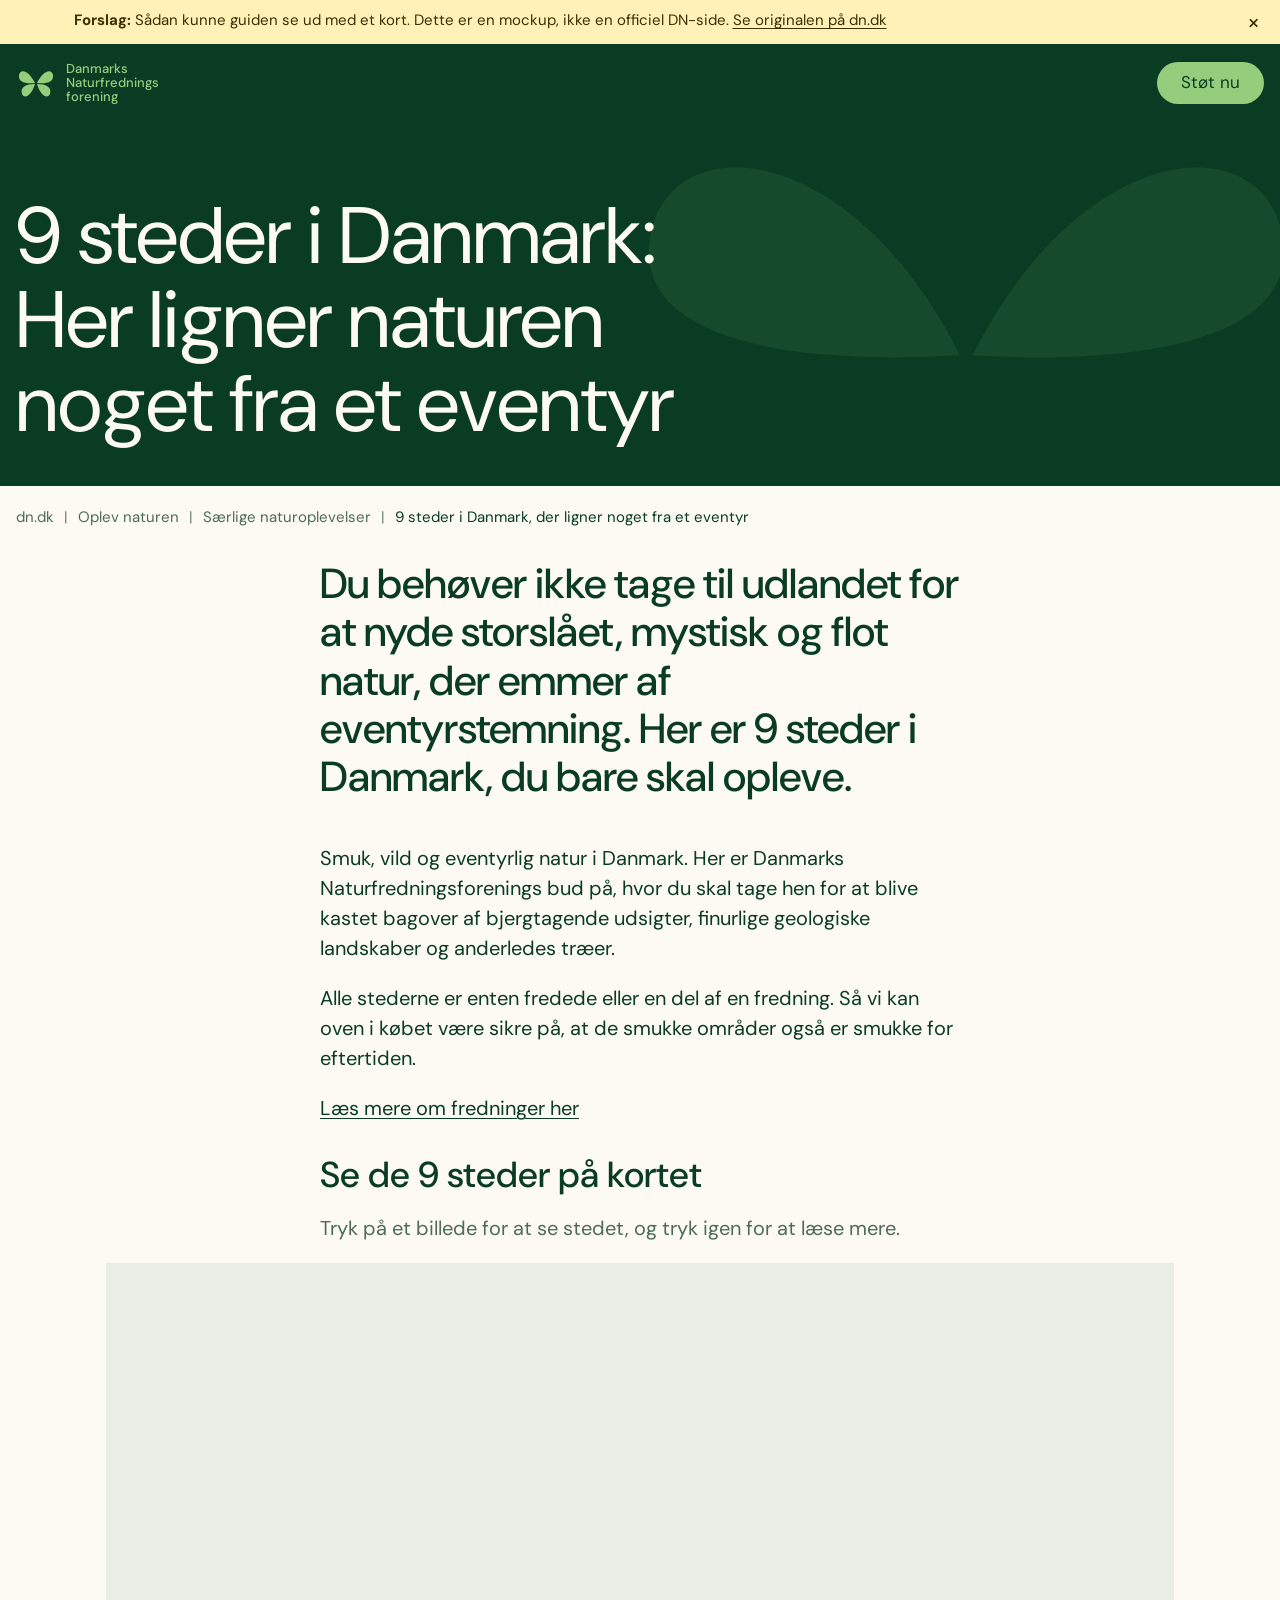
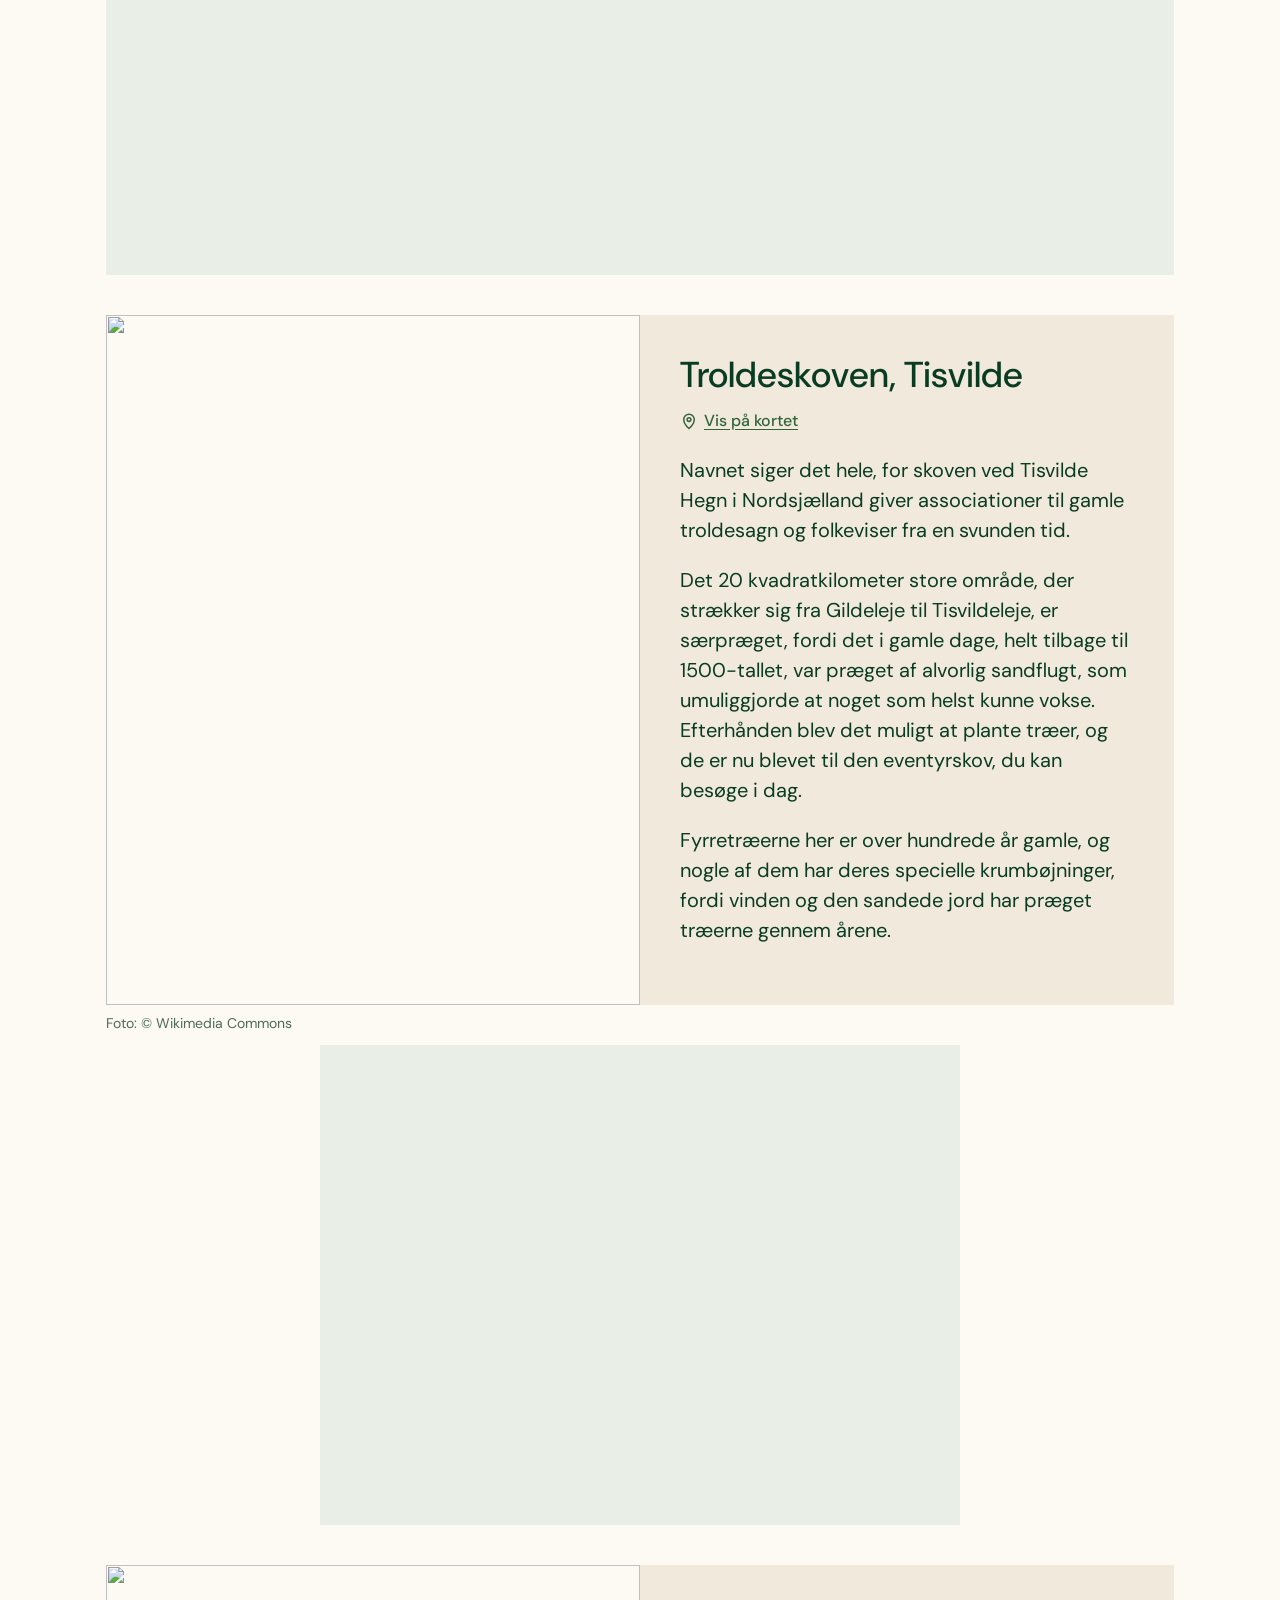
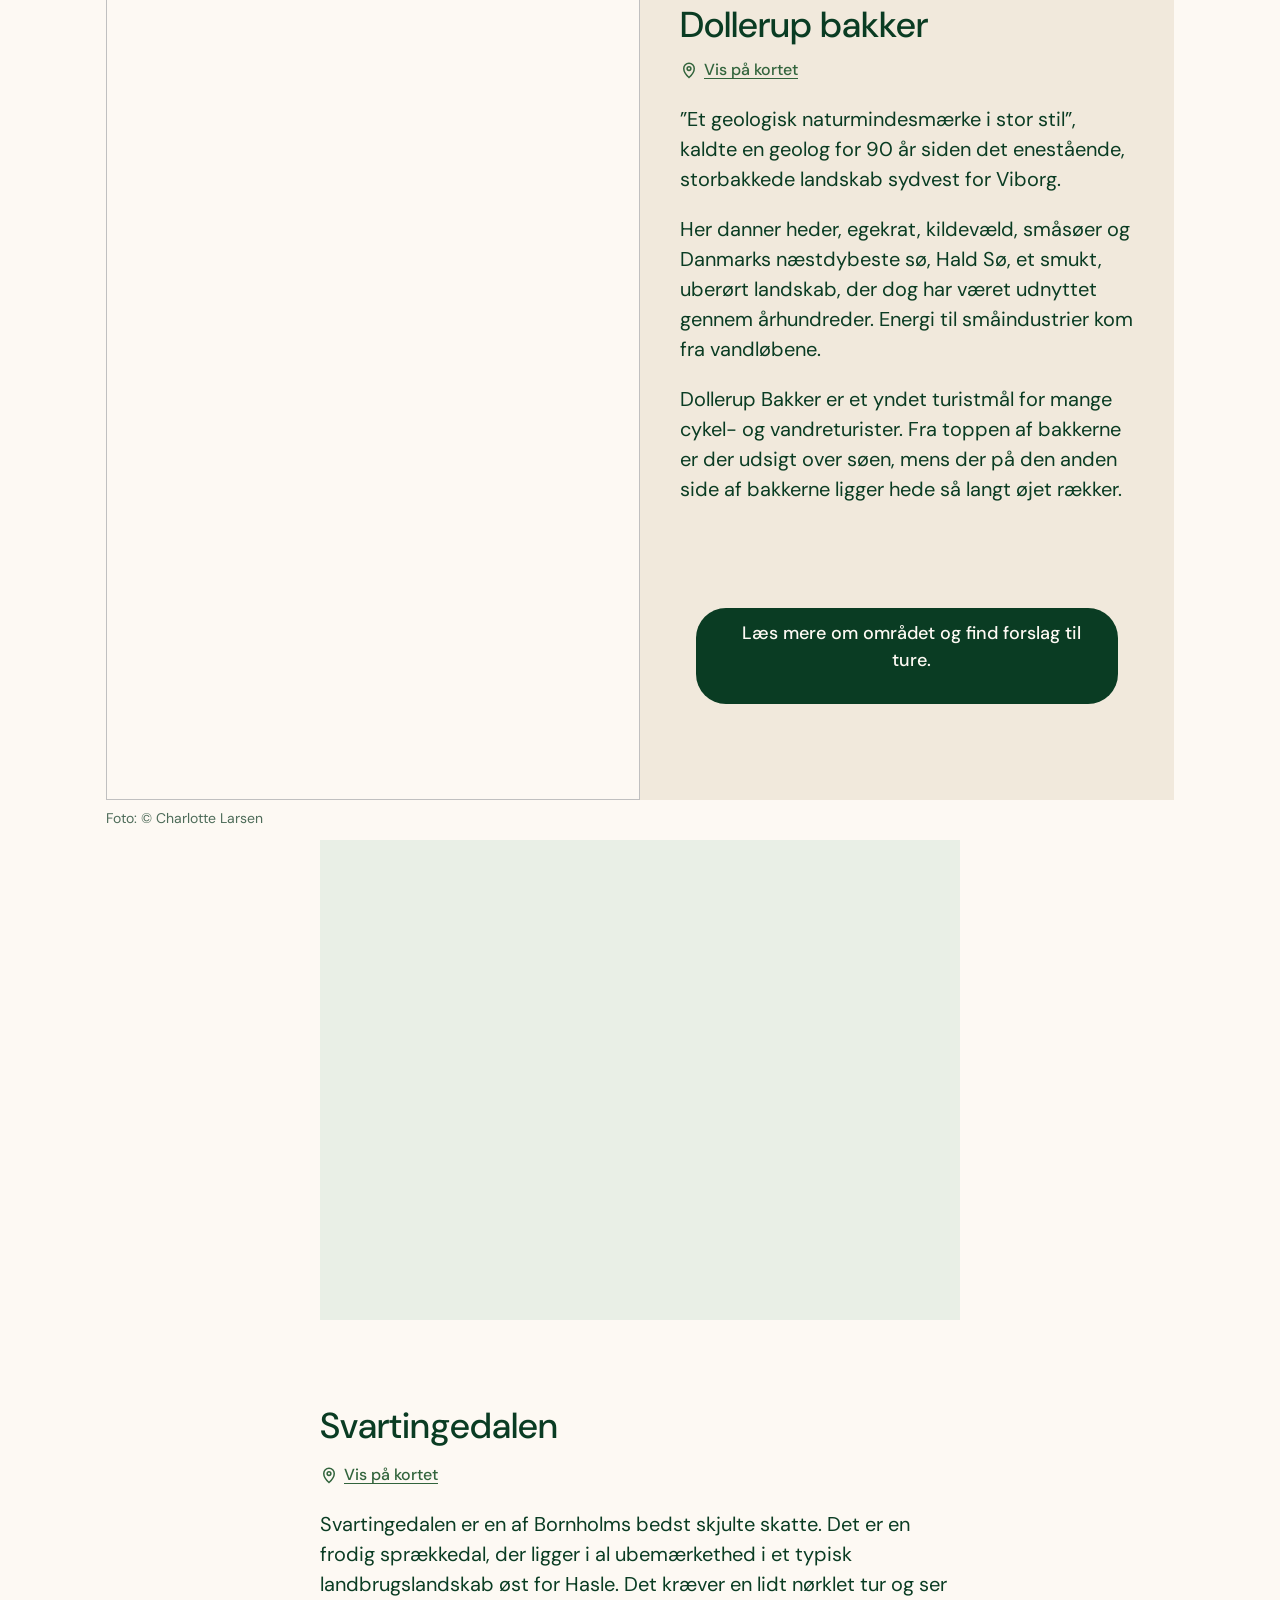
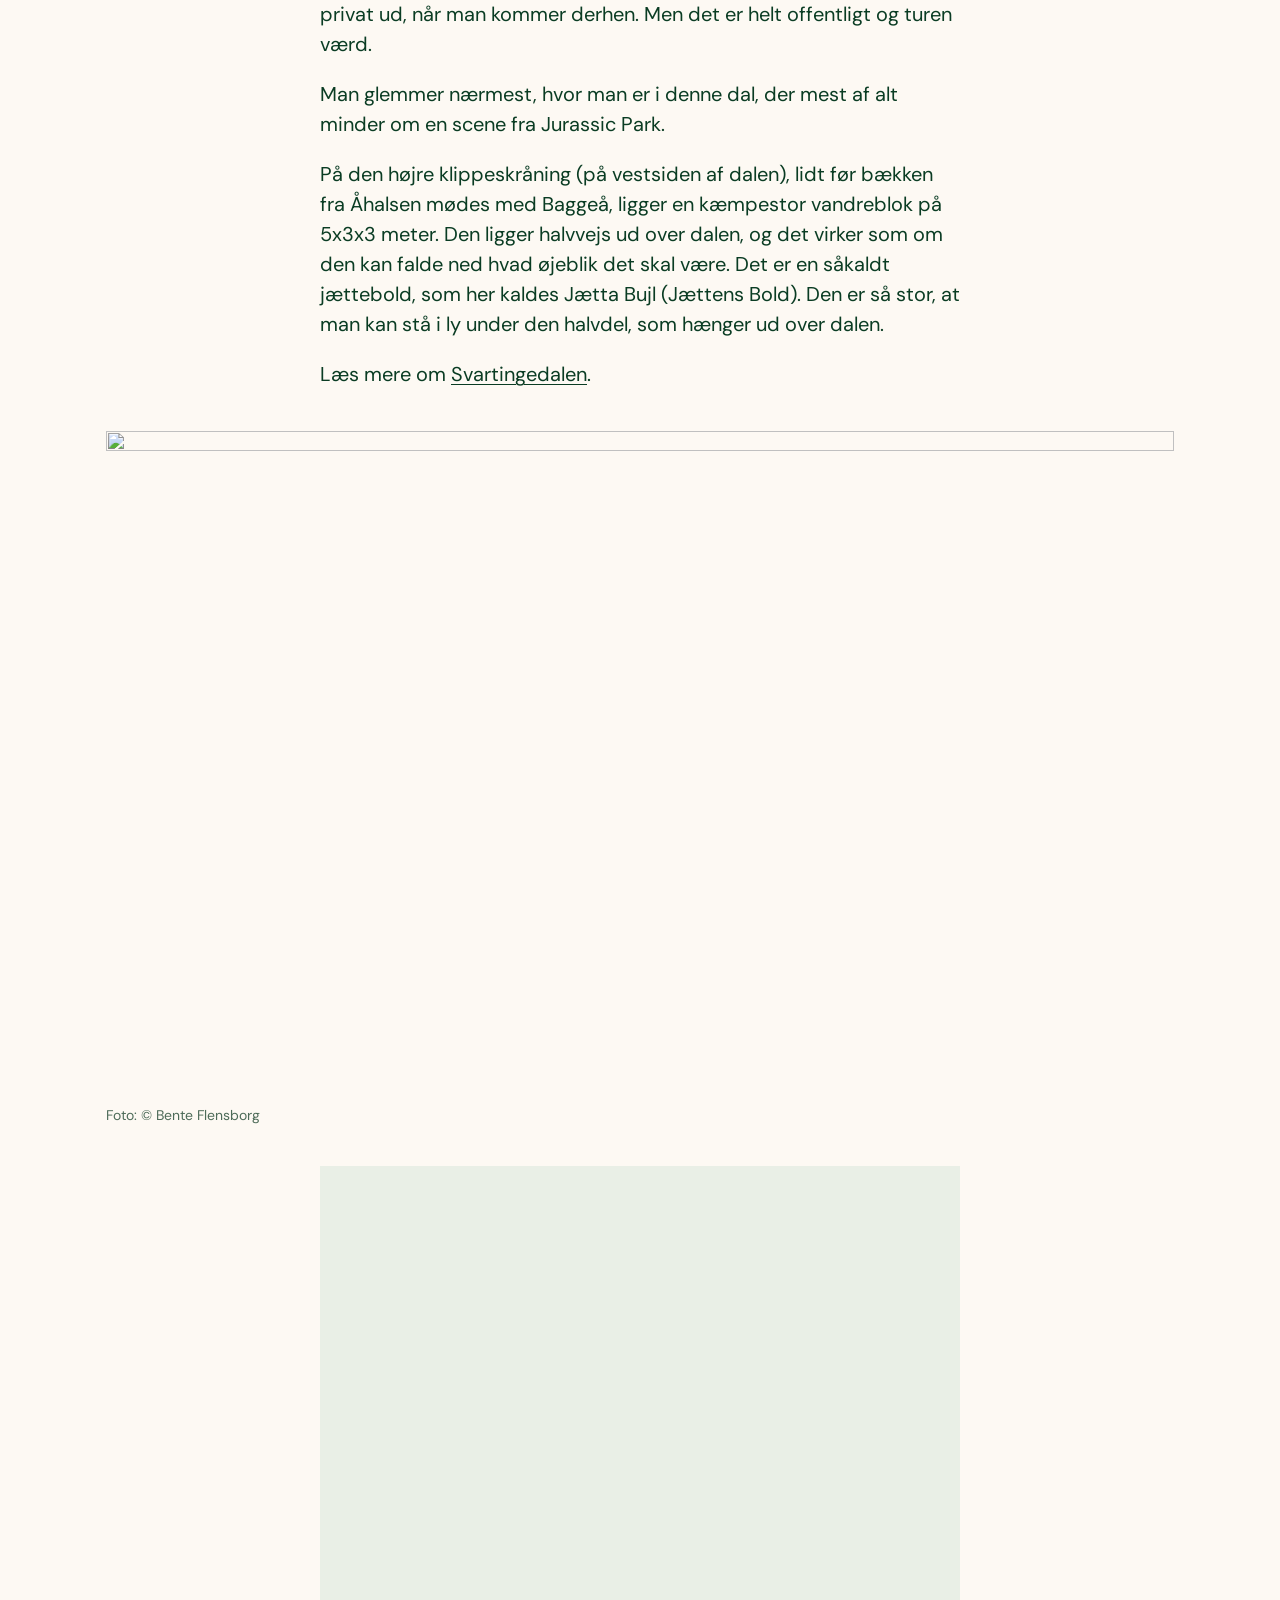
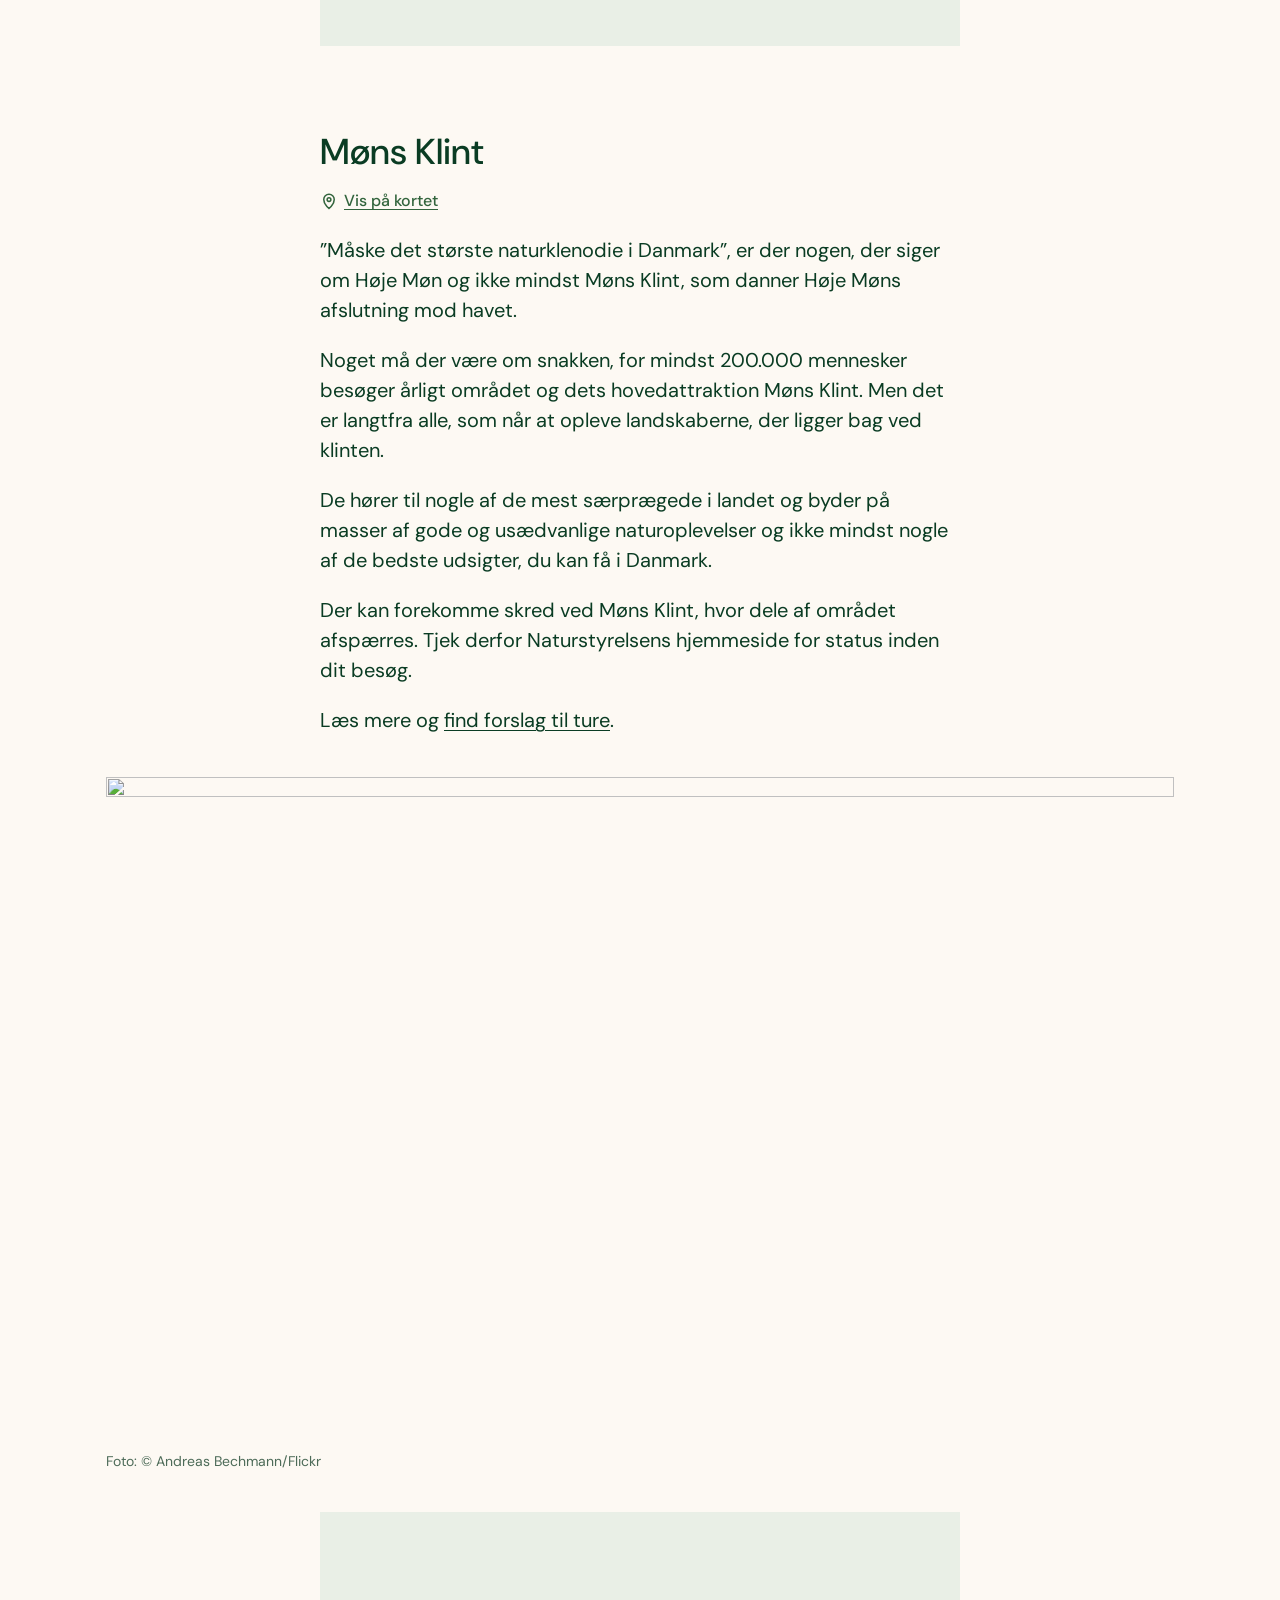
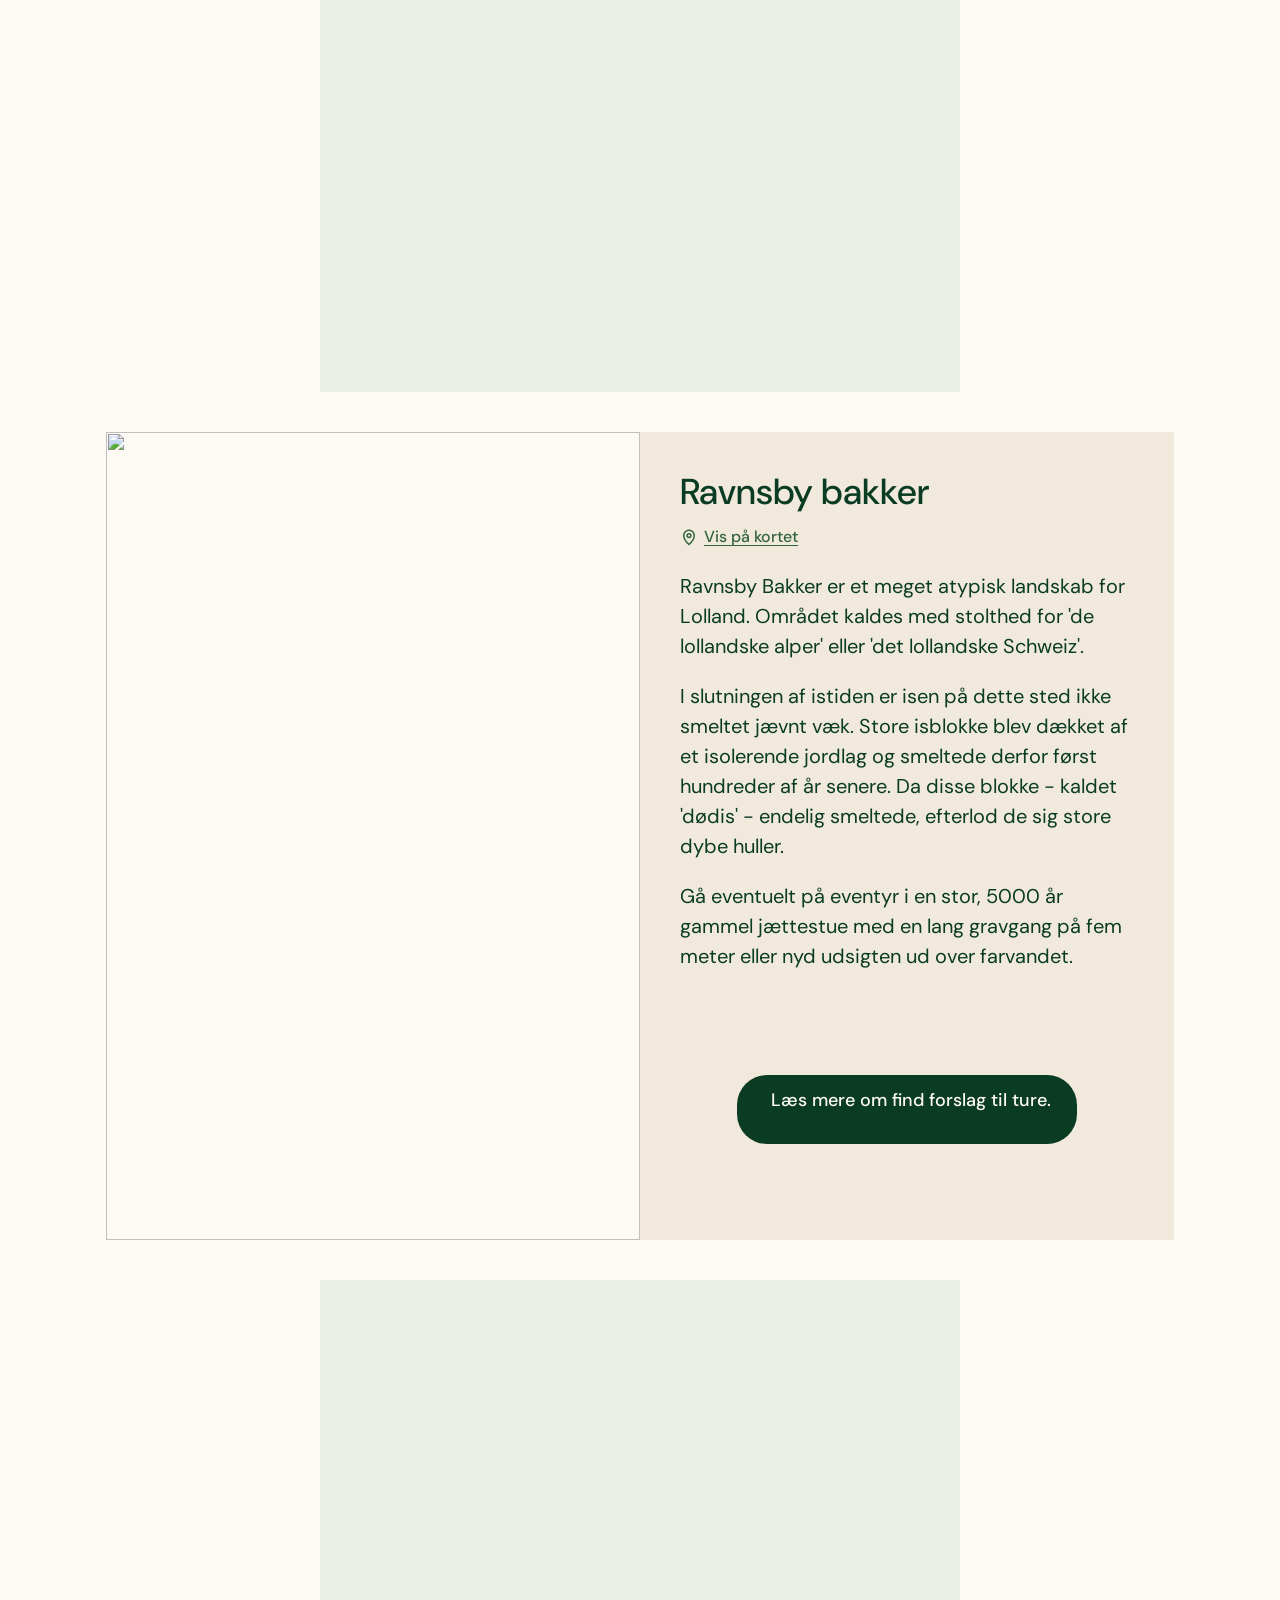
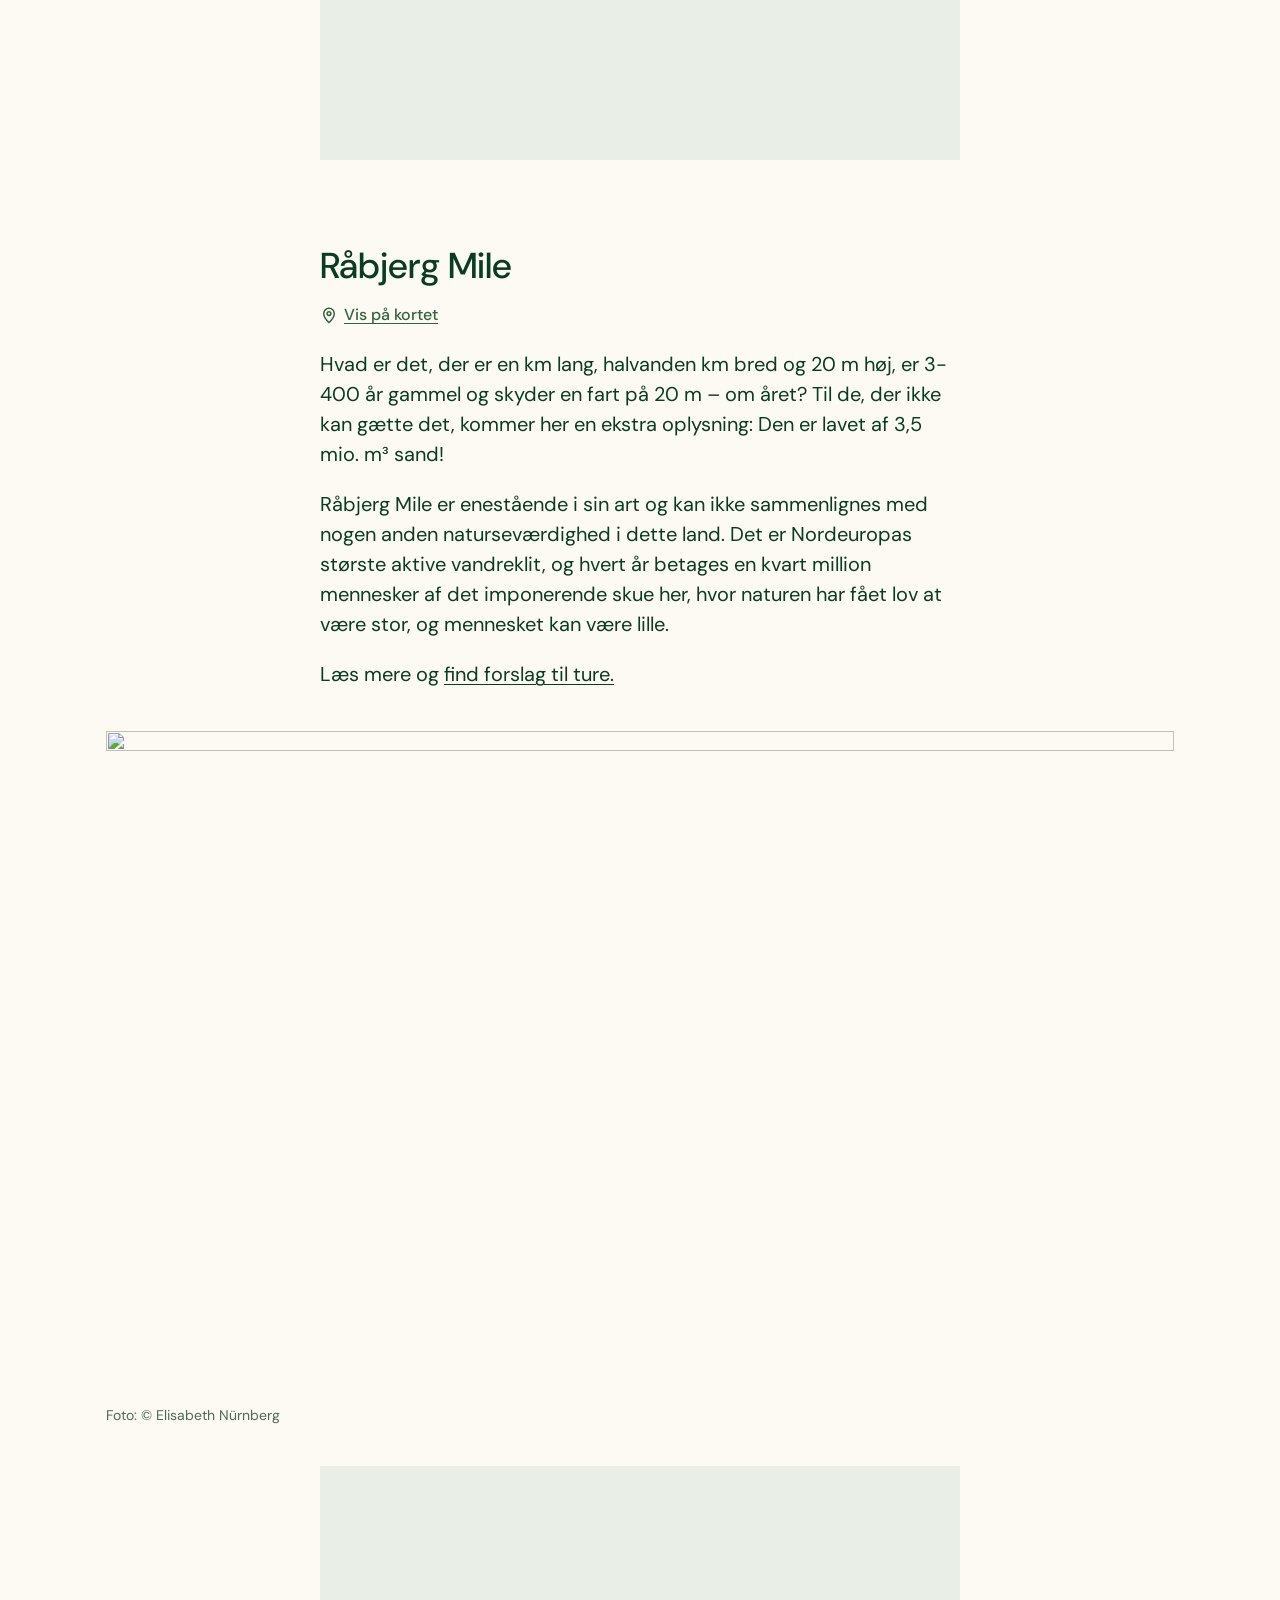
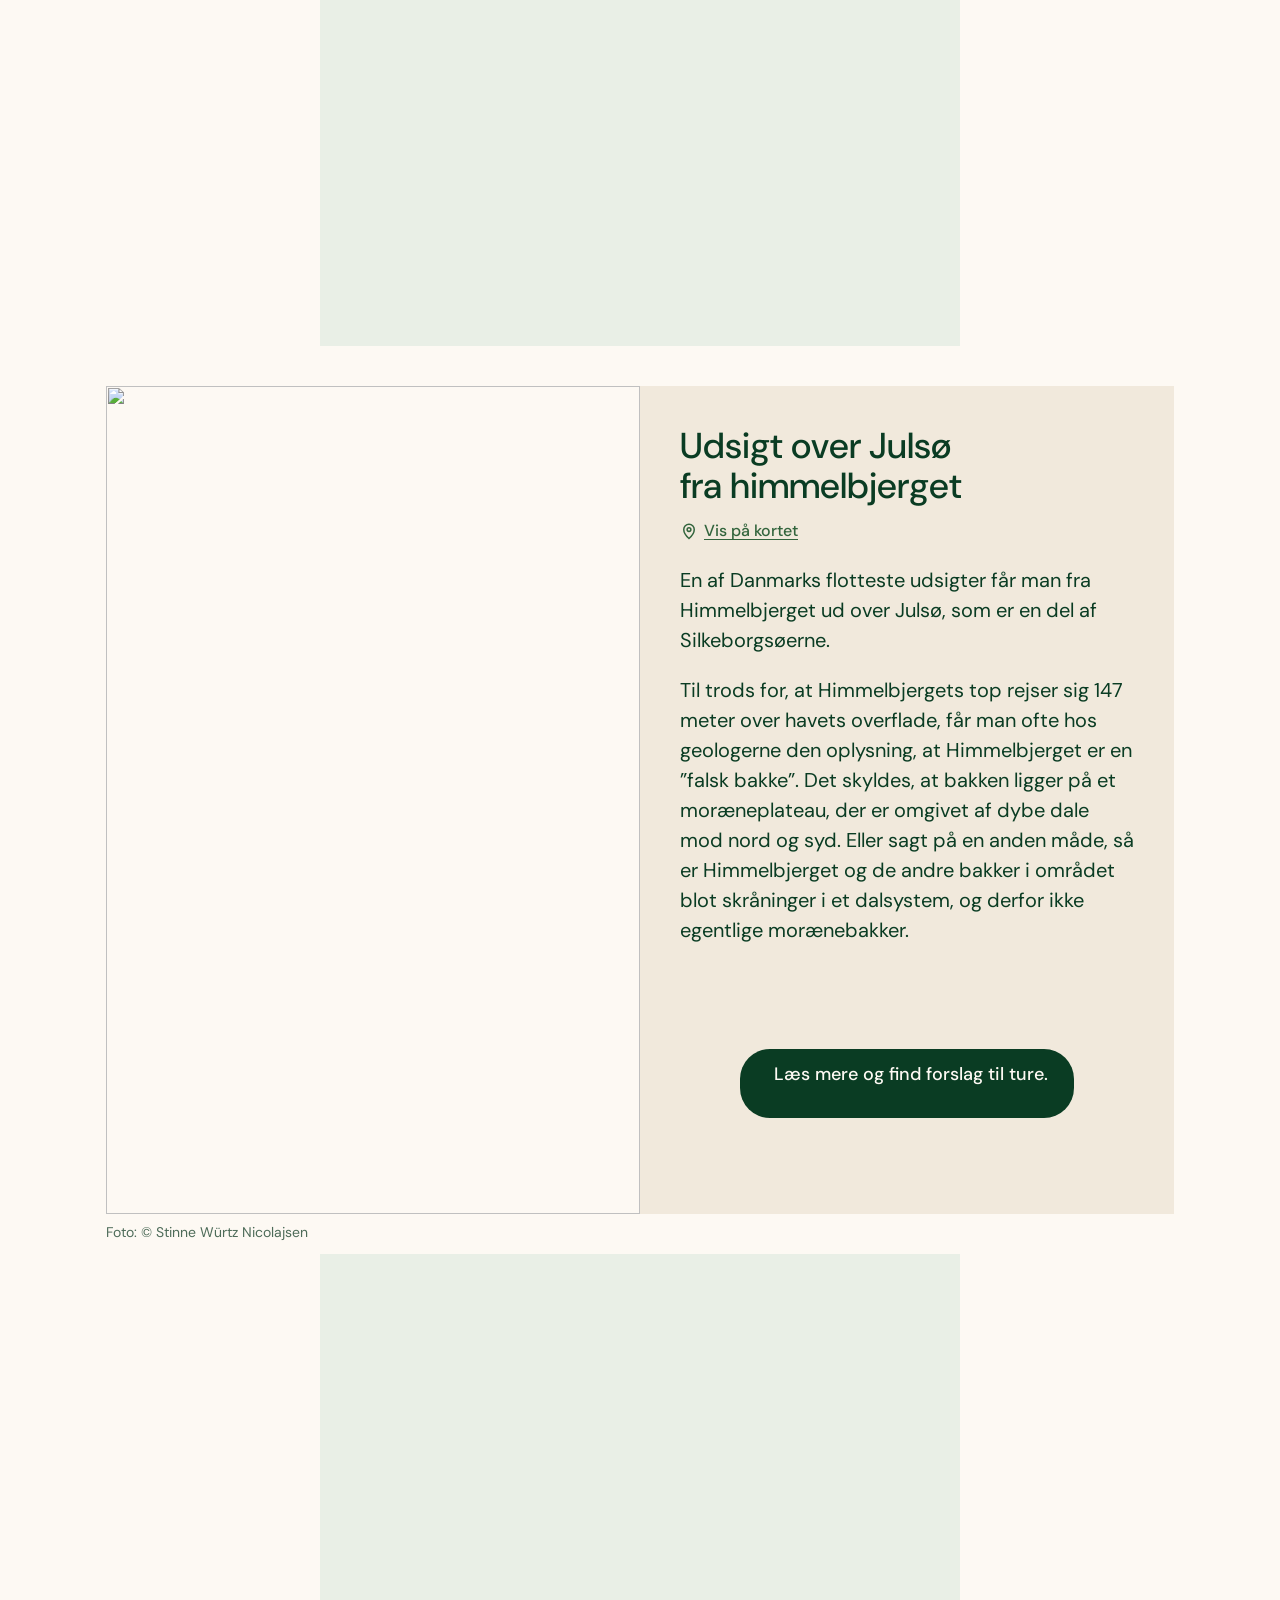
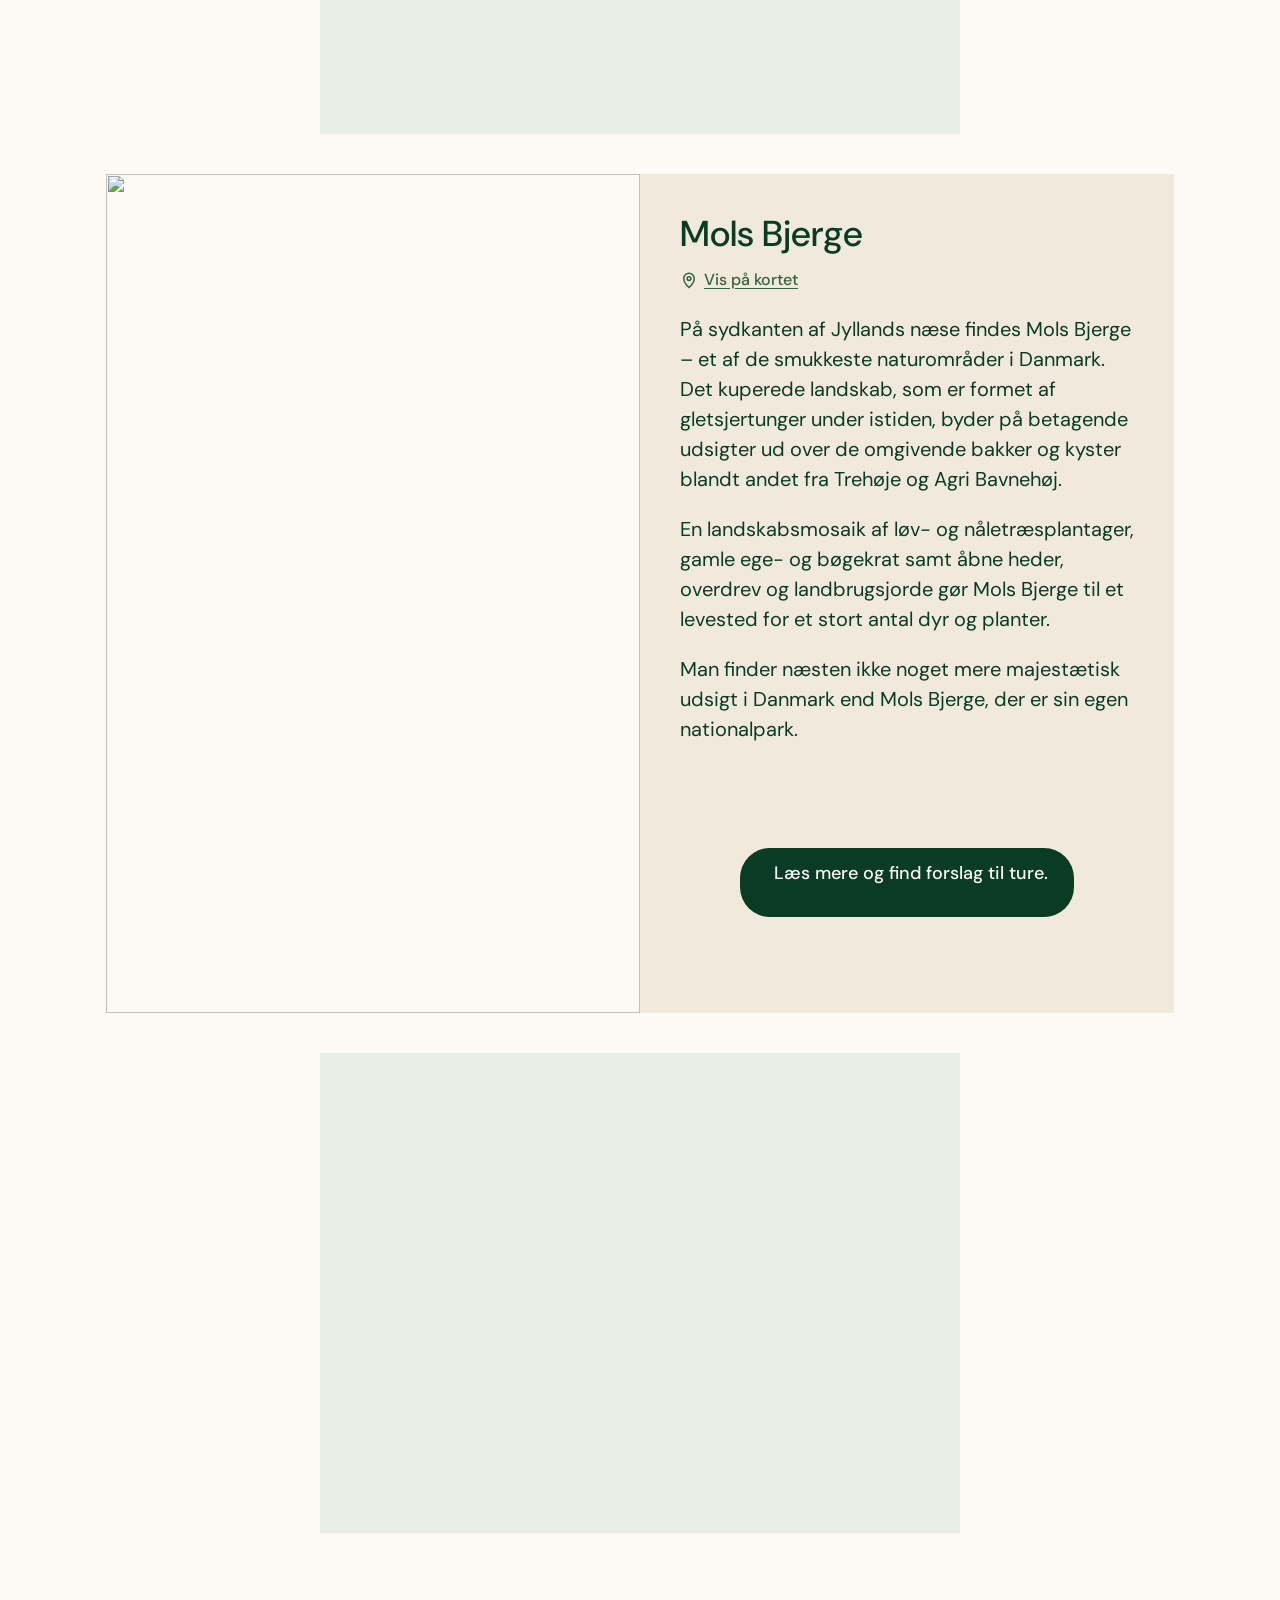
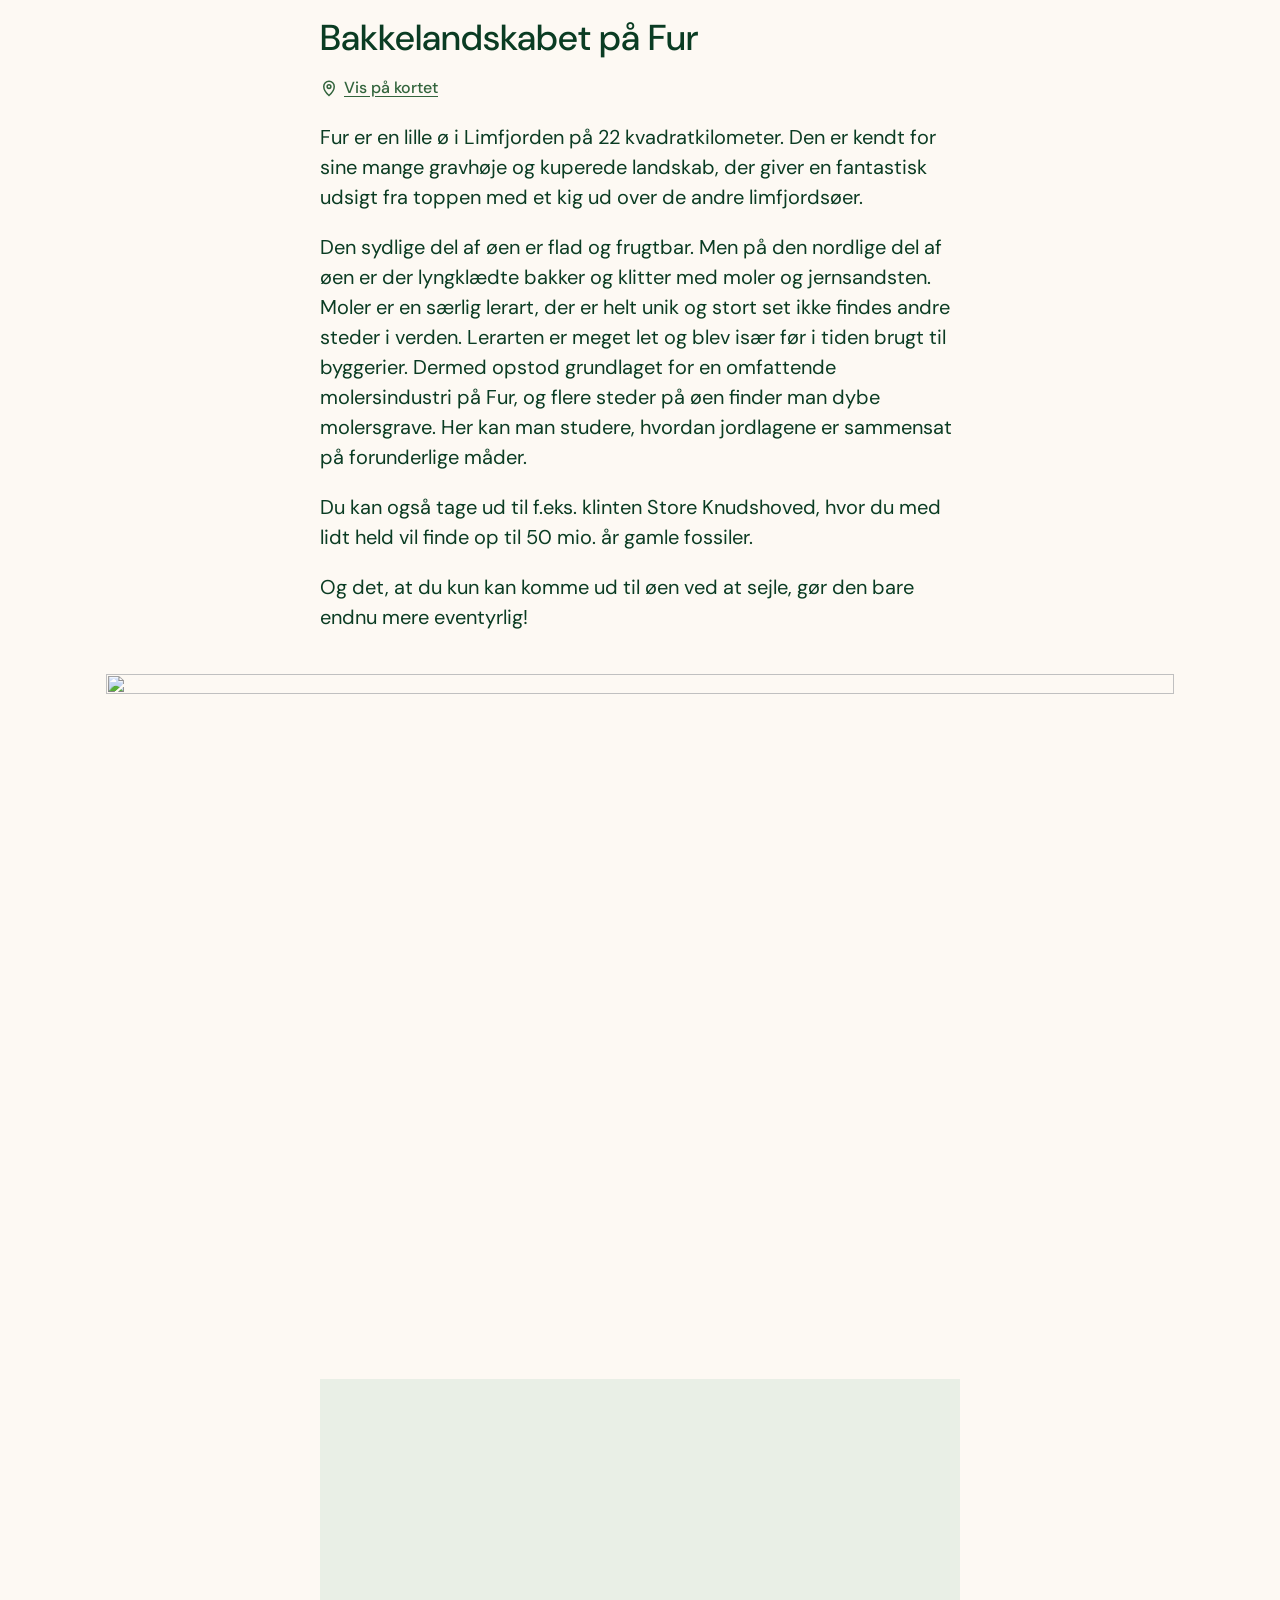
==== eventyr.html @ 1a52b289 "Add fairy-tale post with overview map; fix active marker offset; sticky 'Skjul kort' Co-Authored-By:" ====
<!doctype html>
<html lang="da">
<head>
<meta charset="utf-8">
<meta name="viewport" content="width=device-width, initial-scale=1, viewport-fit=cover">
<title>9 steder i Danmark, der ligner noget fra et eventyr – forslag med kort</title>
<meta name="description" content="Mockup: DN's guide med et kort over stederne.">
<link rel="preconnect" href="https://fonts.googleapis.com">
<link rel="preconnect" href="https://fonts.gstatic.com" crossorigin>
<link rel="stylesheet" href="https://fonts.googleapis.com/css2?family=DM+Sans:opsz,wght@9..40,400;9..40,500;9..40,600&display=swap">
<link rel="stylesheet" href="https://unpkg.com/maplibre-gl@5.24.0/dist/maplibre-gl.css">
<link rel="stylesheet" href="assets/style.css?v=e89d2a83">
</head>

<body class="page--overview">
<div class="mock-banner" id="mock-banner">
  <p><strong>Forslag:</strong> Sådan kunne guiden se ud med et kort. Dette er en mockup, ikke en officiel DN-side.
  <a href="https://www.dn.dk/oplev-naturen/saerlige-naturoplevelser/9-steder-i-danmark-her-ligner-naturen-noget-fra-et-eventyr/">Se originalen på dn.dk</a></p>
  <button type="button" class="mock-banner__close" aria-label="Luk">×</button>
</div>
<header class="site-header">
  <div class="site-header__inner">
    <a class="logo" href="./" aria-label="Til forsiden af forslaget">
      <svg viewBox="0 0 40 40" aria-hidden="true"><path d="M19 20C12 6 4 6 3 12c-1 7 6 9 16 8zM21 20c7-14 15-14 16-8 1 7-6 9-16 8zM19 21c-9 0-15 3-13 10 2 5 9 3 13-10zM21 21c9 0 15 3 13 10-2 5-9 3-13-10z"/></svg>
      <span>Danmarks<br>Naturfrednings<br>forening</span>
    </a>
    <a class="pill" href="https://www.dn.dk/">Støt nu</a>
  </div>
</header>
<section class="hero">
  <svg class="hero__wings" viewBox="0 0 600 400" aria-hidden="true"><path d="M300 200C220 40 90 20 60 90c-30 80 60 120 240 110zM310 200c80-160 210-180 240-110 30 80-60 120-240 110z"/></svg>
  <div class="hero__inner"><h1>9 steder i Danmark: Her ligner naturen noget fra et eventyr</h1></div>
</section>
<nav class="breadcrumb" aria-label="Brødkrumme"><ol>
  <li><a href="https://www.dn.dk/">dn.dk</a></li>
  <li><a href="https://www.dn.dk/oplev-naturen/">Oplev naturen</a></li>
  <li><a href="https://www.dn.dk/oplev-naturen/saerlige-naturoplevelser/">Særlige naturoplevelser</a></li>
  <li aria-current="page">9 steder i Danmark, der ligner noget fra et eventyr</li>
</ol></nav>

<main class="article">
<div class="rte col"><p class="lead">Du behøver ikke tage til udlandet for at nyde storslået, mystisk og flot natur, der emmer af eventyrstemning. Her er 9 steder i Danmark, du bare skal opleve.</p><p>Smuk, vild og eventyrlig natur i Danmark. Her er Danmarks Naturfredningsforenings bud på, hvor du skal tage hen for at blive kastet bagover af bjergtagende udsigter, finurlige geologiske landskaber og anderledes træer.</p><p>Alle stederne er enten fredede eller en del af en fredning. Så vi kan oven i købet være sikre på, at de smukke områder også er smukke for eftertiden.</p><p><a href="https://www.dn.dk/vi-kaemper-for/en-vildere-natur/fredninger/" title="Fredninger">Læs mere om fredninger her</a></p></div>
<section class="map-block" aria-label="Se de 9 steder på kortet">
  <div class="map-block__head col">
    <h2 class="h3">Se de 9 steder på kortet</h2>
    <p>Tryk på et billede for at se stedet, og tryk igen for at læse mere.</p>
  </div>
  <div class="map-frame"><div id="map" class="map"></div></div>
</section>

<div class="place" id="troldeskoven" data-id="troldeskoven">
<section class="card"><div class="card__image"><img src="https://www.dn.dk/media/rllnncng/troldeskoven-feb-2009.jpg?v=1dc5873b6cbdfd0&width=960&format=webp&quality=85" alt="" loading="lazy"><p class="credit">Foto: © Wikimedia Commons</p></div><div class="card__text"><h2 class="h3">Troldeskoven, Tisvilde</h2><p class="place-meta"><button type="button" class="show-on-map" data-id="troldeskoven"><svg aria-hidden="true" viewBox="0 0 24 24"><path d="M12 22s7-6.2 7-12a7 7 0 1 0-14 0c0 5.8 7 12 7 12z"/><circle cx="12" cy="10" r="2.5"/></svg>Vis på kortet</button></p><p>Navnet siger det hele, for skoven ved Tisvilde Hegn i Nordsjælland giver associationer til gamle troldesagn og folkeviser fra en svunden tid.</p><p>Det 20 kvadratkilometer store område, der strækker sig fra Gildeleje til Tisvildeleje, er særpræget, fordi det i gamle dage, helt tilbage til 1500-tallet, var præget af alvorlig sandflugt, som umuliggjorde at noget som helst kunne vokse. Efterhånden blev det muligt at plante træer, og de er nu blevet til den eventyrskov, du kan besøge i dag.</p><p>Fyrretræerne her er over hundrede år gamle, og nogle af dem har deres specielle krumbøjninger, fordi vinden og den sandede jord har præget træerne gennem årene.</p></div></section>
<div class="embed"><iframe src="https://www.google.com/maps/embed?pb=!1m18!1m12!1m3!1d36079.791576969845!2d12.014142400746122!3d56.03449521205975!2m3!1f0!2f0!3f0!3m2!1i1024!2i768!4f13.1!3m3!1m2!1s0x465213d315bded15%3A0x8685cfab94a647df!2sTroldeskoven!5e0!3m2!1sda!2sdk!4v1522149565713" loading="lazy" title="Google Maps-kort" allowfullscreen referrerpolicy="no-referrer-when-downgrade"></iframe></div>
</div>
<div class="place" id="dollerup-bakker" data-id="dollerup-bakker">
<section class="card"><div class="card__image"><img src="https://www.dn.dk/media/oyiniula/dollerup1.jpeg?v=1dc588a763331f0&width=960&format=webp&quality=85" alt="" loading="lazy"><p class="credit">Foto: © Charlotte Larsen</p></div><div class="card__text"><h2 class="h3">Dollerup bakker</h2><p class="place-meta"><button type="button" class="show-on-map" data-id="dollerup-bakker"><svg aria-hidden="true" viewBox="0 0 24 24"><path d="M12 22s7-6.2 7-12a7 7 0 1 0-14 0c0 5.8 7 12 7 12z"/><circle cx="12" cy="10" r="2.5"/></svg>Vis på kortet</button></p><p>”Et geologisk naturmindesmærke i stor stil”, kaldte en geolog for 90 år siden det enestående, storbakkede landskab sydvest for Viborg.</p><p>Her danner heder, egekrat, kildevæld, småsøer og Danmarks næstdybeste sø, Hald Sø, et smukt, uberørt landskab, der dog har været udnyttet gennem århundreder. Energi til småindustrier kom fra vandløbene.</p><p>Dollerup Bakker er et yndet turistmål for mange cykel- og vandreturister. Fra toppen af bakkerne er der udsigt over søen, mens der på den anden side af bakkerne ligger hede så langt øjet rækker.</p> <div class="cta cta--large"> <a href="http://www.fredninger.dk/fredning/hald-soe-og-dollerup-bakker/" class="button" aria-label="L&#xE6;s mere om omr&#xE5;det og find forslag til ture."> <div class="icon arrow-right size-lg" aria-hidden="true"></div> <p class="cta-description">L&#xE6;s mere om omr&#xE5;det og find forslag til ture.</p> </a></div></section>
<div class="embed"><iframe src="https://www.google.com/maps/embed?pb=!1m18!1m12!1m3!1d8838.418173084878!2d9.310521239044508!3d56.37115419157052!2m3!1f0!2f0!3f0!3m2!1i1024!2i768!4f13.1!3m3!1m2!1s0x464be8b65aa1f1fd%3A0xa00afcc1d514640!2s8800+Dollerup!5e0!3m2!1sda!2sdk!4v1522149613938" loading="lazy" title="Google Maps-kort" allowfullscreen referrerpolicy="no-referrer-when-downgrade"></iframe></div>
</div>
<div class="place" id="svartingedalen" data-id="svartingedalen">
<div class="rte col"><h3>Svartingedalen</h3><p class="place-meta"><button type="button" class="show-on-map" data-id="svartingedalen"><svg aria-hidden="true" viewBox="0 0 24 24"><path d="M12 22s7-6.2 7-12a7 7 0 1 0-14 0c0 5.8 7 12 7 12z"/><circle cx="12" cy="10" r="2.5"/></svg>Vis på kortet</button></p><p>Svartingedalen er en af Bornholms bedst skjulte skatte. Det er en frodig sprækkedal, der ligger i al ubemærkethed i et typisk landbrugslandskab øst for Hasle. Det kræver en lidt nørklet tur og ser privat ud, når man kommer derhen. Men det er helt offentligt og turen værd.</p><p>Man glemmer nærmest, hvor man er i denne dal, der mest af alt minder om en scene fra Jurassic Park.</p><p>På den højre klippeskråning (på vestsiden af dalen), lidt før bækken fra Åhalsen mødes med Baggeå, ligger en kæmpestor vandreblok på 5x3x3 meter. Den ligger halvvejs ud over dalen, og det virker som om den kan falde ned hvad øjeblik det skal være. Det er en såkaldt jættebold, som her kaldes Jætta Bujl (Jættens Bold). Den er så stor, at man kan stå i ly under den halvdel, som hænger ud over dalen.</p><p>Læs mere om <a href="http://www.fredninger.dk/fredning/svartingedalen/" title="www.fredninger.dk" type="external">Svartingedalen</a>.</p></div>
<figure class="wide-image"><img src="https://www.dn.dk/media/udxdkt1o/img_20171107_135502-1.jpg?cc=0,0.03222425988996594,0,0.03217186271941315&v=1dc588102373430&width=1280&format=webp&quality=85" alt="" loading="lazy"><p class="credit">Foto: © Bente Flensborg</p></figure>
<div class="embed"><iframe src="https://www.google.com/maps/embed?pb=!1m18!1m12!1m3!1d9110.715186861918!2d14.739023038094455!3d55.18888808649894!2m3!1f0!2f0!3f0!3m2!1i1024!2i768!4f13.1!3m3!1m2!1s0x465505b2e75b6d23%3A0xd1908c56fea1ac80!2sSvartingedal!5e0!3m2!1sda!2sdk!4v1522149643828" loading="lazy" title="Google Maps-kort" allowfullscreen referrerpolicy="no-referrer-when-downgrade"></iframe></div>
</div>
<div class="place" id="moens-klint" data-id="moens-klint">
<div class="rte col"><h3>Møns Klint</h3><p class="place-meta"><button type="button" class="show-on-map" data-id="moens-klint"><svg aria-hidden="true" viewBox="0 0 24 24"><path d="M12 22s7-6.2 7-12a7 7 0 1 0-14 0c0 5.8 7 12 7 12z"/><circle cx="12" cy="10" r="2.5"/></svg>Vis på kortet</button></p><p>”Måske det største naturklenodie i Danmark”, er der nogen, der siger om Høje Møn og ikke mindst Møns Klint, som danner Høje Møns afslutning mod havet.</p><p>Noget må der være om snakken, for mindst 200.000 mennesker besøger årligt området og dets hovedattraktion Møns Klint. Men det er langtfra alle, som når at opleve landskaberne, der ligger bag ved klinten.</p><p>De hører til nogle af de mest særprægede i landet og byder på masser af gode og usædvanlige naturoplevelser og ikke mindst nogle af de bedste udsigter, du kan få i Danmark.</p><p>Der kan forekomme skred ved Møns Klint, hvor dele af området afspærres. Tjek derfor Naturstyrelsens hjemmeside for status inden dit besøg.</p><p>Læs mere og <a href="http://www.fredninger.dk/fredning/hoeje-moen/" title="www.fredninger.dk" type="external">find forslag til ture</a>.</p></div>
<figure class="wide-image"><img src="https://www.dn.dk/media/1z3kjuki/mons_klint_4_andreas_bechmann.jpg?cc=0,0.06410819784190225,0,0.06405937210097164&v=1dc58825b97a590&width=1280&format=webp&quality=85" alt="" loading="lazy"><p class="credit">Foto: © Andreas Bechmann/Flickr</p></figure>
<div class="embed"><iframe src="https://www.google.com/maps/embed?pb=!1m18!1m12!1m3!1d2289.371001312777!2d12.54151301545197!3d54.984128980354775!2m3!1f0!2f0!3f0!3m2!1i1024!2i768!4f13.1!3m3!1m2!1s0x46532e2d7a63f22f%3A0x27bcd18653f38429!2sM%C3%B8ns+Klint!5e0!3m2!1sda!2sdk!4v1522150219379" loading="lazy" title="Google Maps-kort" allowfullscreen referrerpolicy="no-referrer-when-downgrade"></iframe></div>
</div>
<div class="place" id="ravnsby-bakker" data-id="ravnsby-bakker">
<section class="card"><div class="card__image"><img src="https://www.dn.dk/media/slljrdzx/ravnsby-bakker-pa-lolland.jpg?v=1dc5882be5e8310&width=960&format=webp&quality=85" alt="" loading="lazy"></div><div class="card__text"><h2 class="h3">Ravnsby bakker</h2><p class="place-meta"><button type="button" class="show-on-map" data-id="ravnsby-bakker"><svg aria-hidden="true" viewBox="0 0 24 24"><path d="M12 22s7-6.2 7-12a7 7 0 1 0-14 0c0 5.8 7 12 7 12z"/><circle cx="12" cy="10" r="2.5"/></svg>Vis på kortet</button></p><p>Ravnsby Bakker er et meget atypisk landskab for Lolland. Området kaldes med stolthed for 'de lollandske alper' eller 'det lollandske Schweiz'.</p><p>I slutningen af istiden er isen på dette sted ikke smeltet jævnt væk. Store isblokke blev dækket af et isolerende jordlag og smeltede derfor først hundreder af år senere. Da disse blokke - kaldet 'dødis' - endelig smeltede, efterlod de sig store dybe huller.</p><p>Gå eventuelt på eventyr i en stor, 5000 år gammel jættestue med en lang gravgang på fem meter eller nyd udsigten ud over farvandet.</p> <div class="cta cta--large"> <a href="http://www.fredninger.dk/fredning/ravnsby-bakker/" class="button" aria-label="L&#xE6;s mere om find forslag til ture."> <div class="icon arrow-right size-lg" aria-hidden="true"></div> <p class="cta-description">L&#xE6;s mere om find forslag til ture.</p> </a></div></section>
<div class="embed"><iframe src="https://www.google.com/maps/embed?pb=!1m18!1m12!1m3!1d117923.98770635562!2d11.27919808420193!3d54.88855190891387!2m3!1f0!2f0!3f0!3m2!1i1024!2i768!4f13.1!3m3!1m2!1s0x47ad538a42b62d27%3A0xf40b6e98535680ff!2sRavnsby+Bakker!5e0!3m2!1sda!2sdk!4v1522149680472" loading="lazy" title="Google Maps-kort" allowfullscreen referrerpolicy="no-referrer-when-downgrade"></iframe></div>
</div>
<div class="place" id="raabjerg-mile" data-id="raabjerg-mile">
<div class="rte col"><h3>Råbjerg Mile</h3><p class="place-meta"><button type="button" class="show-on-map" data-id="raabjerg-mile"><svg aria-hidden="true" viewBox="0 0 24 24"><path d="M12 22s7-6.2 7-12a7 7 0 1 0-14 0c0 5.8 7 12 7 12z"/><circle cx="12" cy="10" r="2.5"/></svg>Vis på kortet</button></p><p>Hvad er det, der er en km lang, halvanden km bred og 20 m høj, er 3-400 år gammel og skyder en fart på 20 m – om året? Til de, der ikke kan gætte det, kommer her en ekstra oplysning: Den er lavet af 3,5 mio. m³ sand!</p><p>Råbjerg Mile er enestående i sin art og kan ikke sammenlignes med nogen anden naturseværdighed i dette land. Det er Nordeuropas største aktive vandreklit, og hvert år betages en kvart million mennesker af det imponerende skue her, hvor naturen har fået lov at være stor, og mennesket kan være lille.</p><p>Læs mere og <a href="http://www.fredninger.dk/fredning/raabjerg-mile/" title="www.fredninger.dk" type="external">find forslag til ture.</a></p></div>
<figure class="wide-image"><img src="https://www.dn.dk/media/wp5bhtrn/rabjerg-mile.jpg?cc=0,0.031266407644649795,0,0.03121390318177045&v=1dc5882fd78fdf0&width=1280&format=webp&quality=85" alt="" loading="lazy"><p class="credit">Foto: © Elisabeth Nürnberg</p></figure>
<div class="embed"><iframe src="https://www.google.com/maps/embed?pb=!1m18!1m12!1m3!1d2135.0177280738003!2d10.403722815586397!3d57.64818558110245!2m3!1f0!2f0!3f0!3m2!1i1024!2i768!4f13.1!3m3!1m2!1s0x464f49229003aa41%3A0xa58c7566a8924148!2sR%C3%A5bjerg+Mile!5e0!3m2!1sda!2sdk!4v1522149717123" loading="lazy" title="Google Maps-kort" allowfullscreen referrerpolicy="no-referrer-when-downgrade"></iframe></div>
</div>
<div class="place" id="himmelbjerget" data-id="himmelbjerget">
<section class="card"><div class="card__image"><img src="https://www.dn.dk/media/b5mkptlu/29634774_10156252983401484_2101124670_o.jpg?v=1dc58833badacb0&width=960&format=webp&quality=85" alt="" loading="lazy"><p class="credit">Foto: © Stinne Würtz Nicolajsen</p></div><div class="card__text"><h2 class="h3">Udsigt over Julsø fra himmelbjerget</h2><p class="place-meta"><button type="button" class="show-on-map" data-id="himmelbjerget"><svg aria-hidden="true" viewBox="0 0 24 24"><path d="M12 22s7-6.2 7-12a7 7 0 1 0-14 0c0 5.8 7 12 7 12z"/><circle cx="12" cy="10" r="2.5"/></svg>Vis på kortet</button></p><p>En af Danmarks flotteste udsigter får man fra Himmelbjerget ud over Julsø, som er en del af Silkeborgsøerne.</p><p>Til trods for, at Himmelbjergets top rejser sig 147 meter over havets overflade, får man ofte hos geologerne den oplysning, at Himmelbjerget er en ”falsk bakke”. Det skyldes, at bakken ligger på et moræneplateau, der er omgivet af dybe dale mod nord og syd. Eller sagt på en anden måde, så er Himmelbjerget og de andre bakker i området blot skråninger i et dalsystem, og derfor ikke egentlige morænebakker.</p> <div class="cta cta--large"> <a href="http://www.fredninger.dk/fredning/himmelbjerget/" class="button" aria-label="L&#xE6;s mere og find forslag til ture."> <div class="icon arrow-right size-lg" aria-hidden="true"></div> <p class="cta-description">L&#xE6;s mere og find forslag til ture.</p> </a></div></section>
<div class="embed"><iframe src="https://www.google.com/maps/embed?pb=!1m18!1m12!1m3!1d8900.243466626494!2d9.67818963882884!3d56.10416589037885!2m3!1f0!2f0!3f0!3m2!1i1024!2i768!4f13.1!3m3!1m2!1s0x464c742fa2512313%3A0x9cf0361aa4ac5d0b!2sHimmelbjerget!5e0!3m2!1sda!2sdk!4v1522149745155" loading="lazy" title="Google Maps-kort" allowfullscreen referrerpolicy="no-referrer-when-downgrade"></iframe></div>
</div>
<div class="place" id="mols-bjerge" data-id="mols-bjerge">
<section class="card"><div class="card__image"><img src="https://www.dn.dk/media/mxuh4f2c/molsbjerge.jpg?v=1dc58835d71c750&width=960&format=webp&quality=85" alt="" loading="lazy"></div><div class="card__text"><h2 class="h3">Mols Bjerge</h2><p class="place-meta"><button type="button" class="show-on-map" data-id="mols-bjerge"><svg aria-hidden="true" viewBox="0 0 24 24"><path d="M12 22s7-6.2 7-12a7 7 0 1 0-14 0c0 5.8 7 12 7 12z"/><circle cx="12" cy="10" r="2.5"/></svg>Vis på kortet</button></p><p>På sydkanten af Jyllands næse findes Mols Bjerge – et af de smukkeste naturområder i Danmark. Det kuperede landskab, som er formet af gletsjertunger under istiden, byder på betagende udsigter ud over de omgivende bakker og kyster blandt andet fra Trehøje og Agri Bavnehøj.</p><p>En landskabsmosaik af løv- og nåletræsplantager, gamle ege- og bøgekrat samt åbne heder, overdrev og landbrugsjorde gør Mols Bjerge til et levested for et stort antal dyr og planter.</p><p>Man finder næsten ikke noget mere majestætisk udsigt i Danmark end Mols Bjerge, der er sin egen nationalpark.</p> <div class="cta cta--large"> <a href="http://www.fredninger.dk/fredning/mols-bjerge/" class="button" aria-label="L&#xE6;s mere og find forslag til ture."> <div class="icon arrow-right size-lg" aria-hidden="true"></div> <p class="cta-description">L&#xE6;s mere og find forslag til ture.</p> </a></div></section>
<div class="embed"><iframe src="https://www.google.com/maps/embed?pb=!1m18!1m12!1m3!1d2213.8455217703904!2d10.495462515517756!3d56.29797938070266!2m3!1f0!2f0!3f0!3m2!1i1024!2i768!4f13.1!3m3!1m2!1s0x464c2ffda128f907%3A0xa8c39be1b87224c9!2sNationalpark+Mols+Bjerge!5e0!3m2!1sda!2sdk!4v1522149772262" loading="lazy" title="Google Maps-kort" allowfullscreen referrerpolicy="no-referrer-when-downgrade"></iframe></div>
</div>
<div class="place" id="fur" data-id="fur">
<div class="rte col"><h3>Bakkelandskabet på Fur</h3><p class="place-meta"><button type="button" class="show-on-map" data-id="fur"><svg aria-hidden="true" viewBox="0 0 24 24"><path d="M12 22s7-6.2 7-12a7 7 0 1 0-14 0c0 5.8 7 12 7 12z"/><circle cx="12" cy="10" r="2.5"/></svg>Vis på kortet</button></p><p>Fur er en lille ø i Limfjorden på 22 kvadratkilometer. Den er kendt for sine mange gravhøje og kuperede landskab, der giver en fantastisk udsigt fra toppen med et kig ud over de andre limfjordsøer.</p><p>Den sydlige del af øen er flad og frugtbar. Men på den nordlige del af øen er der lyngklædte bakker og klitter med moler og jernsandsten. Moler er en særlig lerart, der er helt unik og stort set ikke findes andre steder i verden. Lerarten er meget let og blev især før i tiden brugt til byggerier. Dermed opstod grundlaget for en omfattende molersindustri på Fur, og flere steder på øen finder man dybe molersgrave. Her kan man studere, hvordan jordlagene er sammensat på forunderlige måder.</p><p>Du kan også tage ud til f.eks. klinten Store Knudshoved, hvor du med lidt held vil finde op til 50 mio. år gamle fossiler.</p><p>Og det, at du kun kan komme ud til øen ved at sejle, gør den bare endnu mere eventyrlig!</p></div>
<figure class="wide-image"><img src="https://www.dn.dk/media/zqtg0mxj/img_4669-1.jpg?cc=0,0,0,0&v=1dc5883a9fafab0&width=1280&format=webp&quality=85" alt="" loading="lazy"></figure>
<div class="embed"><iframe src="https://www.google.com/maps/embed?pb=!1m18!1m12!1m3!1d69869.90421652688!2d8.947037231514532!3d56.821334392022656!2m3!1f0!2f0!3f0!3m2!1i1024!2i768!4f13.1!3m3!1m2!1s0x464971020248f03d%3A0x2e00f767e588e68a!2sFur!5e0!3m2!1sda!2sdk!4v1522149805136" loading="lazy" title="Google Maps-kort" allowfullscreen referrerpolicy="no-referrer-when-downgrade"></iframe></div>
</div>
</main>
<footer class="mock-footer"><p>Mockup lavet som forslag til Danmarks Naturfredningsforening. Tekst og fotos: DN og de nævnte fotografer, fra <a href="https://www.dn.dk/oplev-naturen/saerlige-naturoplevelser/9-steder-i-danmark-her-ligner-naturen-noget-fra-et-eventyr/">den originale artikel</a>.
Kort: <a href="https://openfreemap.org">OpenFreeMap</a> © <a href="https://www.openmaptiles.org/">OpenMapTiles</a>, data © <a href="https://www.openstreetmap.org/copyright">OpenStreetMap-bidragydere</a>.</p></footer>
<script src="https://unpkg.com/maplibre-gl@5.24.0/dist/maplibre-gl.js"></script>
<script>window.PAGE = {"mode": "overview", "areas": "data/eventyr-omraader.geojson", "places": [{"id": "troldeskoven", "n": 1, "name": "Troldeskoven, Tisvilde", "heading": "Troldeskoven, Tisvilde", "lon": 12.0141, "lat": 56.0345, "img": "https://www.dn.dk/media/rllnncng/troldeskoven-feb-2009.jpg?width=1280&height=720&format=webp&quality=90&v=1dc5873b6cbdfd0", "bbox": null, "thumb": "https://www.dn.dk/media/rllnncng/troldeskoven-feb-2009.jpg?v=1dc5873b6cbdfd0&width=160&height=160&rmode=crop&format=webp", "card": "https://www.dn.dk/media/rllnncng/troldeskoven-feb-2009.jpg?v=1dc5873b6cbdfd0&width=560&format=webp&quality=85"}, {"id": "dollerup-bakker", "n": 2, "name": "Dollerup Bakker", "heading": "Dollerup bakker", "lon": 9.3105, "lat": 56.3712, "img": "https://www.dn.dk/media/oyiniula/dollerup1.jpeg?width=1280&height=720&format=webp&quality=90&v=1dc588a763331f0", "bbox": null, "thumb": "https://www.dn.dk/media/oyiniula/dollerup1.jpeg?v=1dc588a763331f0&width=160&height=160&rmode=crop&format=webp", "card": "https://www.dn.dk/media/oyiniula/dollerup1.jpeg?v=1dc588a763331f0&width=560&format=webp&quality=85"}, {"id": "svartingedalen", "n": 3, "name": "Svartingedalen", "heading": "Svartingedalen", "lon": 14.739, "lat": 55.1889, "img": "https://www.dn.dk/media/udxdkt1o/img_20171107_135502-1.jpg?cc=0,0.03222425988996594,0,0.03217186271941315&format=webp&quality=90&v=1dc588102373430", "bbox": null, "thumb": "https://www.dn.dk/media/udxdkt1o/img_20171107_135502-1.jpg?cc=0,0.03222425988996594,0,0.03217186271941315&v=1dc588102373430&width=160&height=160&rmode=crop&format=webp", "card": "https://www.dn.dk/media/udxdkt1o/img_20171107_135502-1.jpg?cc=0,0.03222425988996594,0,0.03217186271941315&v=1dc588102373430&width=560&format=webp&quality=85"}, {"id": "moens-klint", "n": 4, "name": "Møns Klint", "heading": "Møns Klint", "lon": 12.5415, "lat": 54.9841, "img": "https://www.dn.dk/media/1z3kjuki/mons_klint_4_andreas_bechmann.jpg?cc=0,0.06410819784190225,0,0.06405937210097164&format=webp&quality=90&v=1dc58825b97a590", "bbox": null, "thumb": "https://www.dn.dk/media/1z3kjuki/mons_klint_4_andreas_bechmann.jpg?cc=0,0.06410819784190225,0,0.06405937210097164&v=1dc58825b97a590&width=160&height=160&rmode=crop&format=webp", "card": "https://www.dn.dk/media/1z3kjuki/mons_klint_4_andreas_bechmann.jpg?cc=0,0.06410819784190225,0,0.06405937210097164&v=1dc58825b97a590&width=560&format=webp&quality=85"}, {"id": "ravnsby-bakker", "n": 5, "name": "Ravnsby Bakker", "heading": "Ravnsby bakker", "lon": 11.3546, "lat": 54.8966, "img": "https://www.dn.dk/media/slljrdzx/ravnsby-bakker-pa-lolland.jpg?width=1280&height=720&format=webp&quality=90&v=1dc5882be5e8310", "bbox": null, "thumb": "https://www.dn.dk/media/slljrdzx/ravnsby-bakker-pa-lolland.jpg?v=1dc5882be5e8310&width=160&height=160&rmode=crop&format=webp", "card": "https://www.dn.dk/media/slljrdzx/ravnsby-bakker-pa-lolland.jpg?v=1dc5882be5e8310&width=560&format=webp&quality=85"}, {"id": "raabjerg-mile", "n": 6, "name": "Råbjerg Mile", "heading": "Råbjerg Mile", "lon": 10.4037, "lat": 57.6482, "img": "https://www.dn.dk/media/wp5bhtrn/rabjerg-mile.jpg?cc=0,0.031266407644649795,0,0.03121390318177045&format=webp&quality=90&v=1dc5882fd78fdf0", "bbox": null, "thumb": "https://www.dn.dk/media/wp5bhtrn/rabjerg-mile.jpg?cc=0,0.031266407644649795,0,0.03121390318177045&v=1dc5882fd78fdf0&width=160&height=160&rmode=crop&format=webp", "card": "https://www.dn.dk/media/wp5bhtrn/rabjerg-mile.jpg?cc=0,0.031266407644649795,0,0.03121390318177045&v=1dc5882fd78fdf0&width=560&format=webp&quality=85"}, {"id": "himmelbjerget", "n": 7, "name": "Himmelbjerget", "heading": "Udsigt over Julsø fra himmelbjerget", "lon": 9.6782, "lat": 56.1042, "img": "https://www.dn.dk/media/b5mkptlu/29634774_10156252983401484_2101124670_o.jpg?width=1280&height=720&format=webp&quality=90&v=1dc58833badacb0", "bbox": null, "thumb": "https://www.dn.dk/media/b5mkptlu/29634774_10156252983401484_2101124670_o.jpg?v=1dc58833badacb0&width=160&height=160&rmode=crop&format=webp", "card": "https://www.dn.dk/media/b5mkptlu/29634774_10156252983401484_2101124670_o.jpg?v=1dc58833badacb0&width=560&format=webp&quality=85"}, {"id": "mols-bjerge", "n": 8, "name": "Mols Bjerge", "heading": "Mols Bjerge", "lon": 10.4955, "lat": 56.298, "img": "https://www.dn.dk/media/mxuh4f2c/molsbjerge.jpg?width=1280&height=720&format=webp&quality=90&v=1dc58835d71c750", "bbox": null, "thumb": "https://www.dn.dk/media/mxuh4f2c/molsbjerge.jpg?v=1dc58835d71c750&width=160&height=160&rmode=crop&format=webp", "card": "https://www.dn.dk/media/mxuh4f2c/molsbjerge.jpg?v=1dc58835d71c750&width=560&format=webp&quality=85"}, {"id": "fur", "n": 9, "name": "Fur", "heading": "Bakkelandskabet på Fur", "lon": 8.947, "lat": 56.8213, "img": "https://www.dn.dk/media/zqtg0mxj/img_4669-1.jpg?cc=0,0,0,0&format=webp&quality=90&v=1dc5883a9fafab0", "bbox": null, "thumb": "https://www.dn.dk/media/zqtg0mxj/img_4669-1.jpg?cc=0,0,0,0&v=1dc5883a9fafab0&width=160&height=160&rmode=crop&format=webp", "card": "https://www.dn.dk/media/zqtg0mxj/img_4669-1.jpg?cc=0,0,0,0&v=1dc5883a9fafab0&width=560&format=webp&quality=85"}], "kindWord": "sted"};</script>
<script src="assets/app.js?v=e89d2a83"></script>
</body>
</html>
---- assets/style.css ----
/* Mock-up of dn.dk article pages, plus map components.
   Colours sampled from dn.dk; DM Sans stands in for DN's own SommerfuglSans. */
:root {
  --skov: #0a3c23;      /* DN dark green: text, header, hero */
  --kridt: #fdf9f3;     /* DN chalk: page background */
  --blad: #32643c;      /* DN leaf green: cards, CTA */
  --lys: #96cd7d;       /* DN light green: buttons */
  --jord: #f1e9dc;      /* fact box */
  --hav: #0c263a;
  --vand: #2f7fae;      /* map highlight for water */
  --muted: #4d6b58;
  --gutter-l: max(16px, env(safe-area-inset-left, 0px));
  --gutter-r: max(16px, env(safe-area-inset-right, 0px));
  --font: "DM Sans", "Helvetica Neue", Arial, sans-serif;
  color-scheme: light;
}

* { box-sizing: border-box; }
html { scroll-behavior: smooth; }
@media (prefers-reduced-motion: reduce) { html { scroll-behavior: auto; } }
body {
  margin: 0; background: var(--kridt); color: var(--skov);
  font-family: var(--font); font-size: 18px; line-height: 1.5;
  -webkit-font-smoothing: antialiased;
}
@media (min-width: 768px) { body { font-size: 20px; } }
img { max-width: 100%; display: block; }
a { color: inherit; text-decoration-thickness: 1px; text-underline-offset: 3px; }
button { font: inherit; color: inherit; }
:focus-visible { outline: 3px solid var(--lys); outline-offset: 2px; }

h1, h2, h3, .h3, .h4 { font-weight: 500; text-wrap: balance; margin: 0 0 .5em; }
h3, .h3 { font-size: clamp(26px, 5.4vw, 36px); line-height: 1.1; }
.h4 { font-size: 22px; line-height: 1.2; }
p { margin: 0 0 1em; }

/* ---------- mock banner ---------- */
.mock-banner {
  display: flex; gap: 12px; align-items: flex-start;
  background: #fff1b8; color: #3a3000; font-size: 15px; line-height: 1.4;
  padding: 10px var(--gutter-r) 10px var(--gutter-l);
}
.mock-banner p { margin: 0; flex: 1; max-width: 1100px; margin-inline: auto; }
.mock-banner__close { background: none; border: 0; font-size: 24px; line-height: 1; cursor: pointer; padding: 0 4px; }

/* ---------- header + hero ---------- */
.site-header { background: var(--skov); color: var(--kridt); }
.site-header__inner {
  max-width: 1280px; margin: 0 auto; display: flex; align-items: center; justify-content: space-between;
  padding: 18px var(--gutter-r) 18px var(--gutter-l);
}
.logo { display: flex; align-items: center; gap: 10px; text-decoration: none; color: var(--lys); font-size: 13px; line-height: 1.05; font-weight: 500; }
.logo svg { width: 40px; height: 40px; fill: var(--lys); }
.pill { background: var(--lys); color: var(--skov); border-radius: 30px; padding: 8px 24px; text-decoration: none; font-size: 17px; }

.hero { background: var(--skov); color: var(--kridt); position: relative; overflow: hidden; }
.hero__wings { position: absolute; right: -60px; top: -20px; width: min(760px, 120vw); fill: #164a2d; }
.hero__inner { position: relative; max-width: 1280px; margin: 0 auto; padding: 72px var(--gutter-r) 40px var(--gutter-l); }
.hero h1 { font-size: clamp(38px, 8.4vw, 80px); line-height: 1.05; font-weight: 400; max-width: 16ch; margin: 0; }

.breadcrumb ol { list-style: none; display: flex; flex-wrap: wrap; gap: 4px 0; margin: 0 auto; max-width: 1280px; padding: 20px var(--gutter-r) 8px var(--gutter-l); font-size: 15px; }
.breadcrumb li:not(:last-child)::after { content: "|"; margin: 0 10px; opacity: .6; }
.breadcrumb a { text-decoration: none; color: var(--muted); }

/* ---------- article blocks ---------- */
.article { padding-bottom: 48px; }
.col { max-width: calc(640px + 32px); margin-inline: auto; padding-left: var(--gutter-l); padding-right: var(--gutter-r); }
.rte { padding-block: 24px 0; }
.rte h3 { margin-top: .6em; }
.lead { font-size: clamp(28px, 6vw, 42px); line-height: 1.15; font-weight: 500; }

.wide-image { margin: 40px auto; max-width: 1100px; padding-left: var(--gutter-l); padding-right: var(--gutter-r); }
.wide-image img { width: 100%; aspect-ratio: 16 / 10; object-fit: cover; }
.credit { font-size: 14px; color: var(--muted); margin: 8px 0 0; }

.card { max-width: 1100px; margin: 40px auto; display: grid; gap: 0; padding-left: var(--gutter-l); padding-right: var(--gutter-r); }
.card__image img { width: 100%; aspect-ratio: 16 / 10; object-fit: cover; }
.card__image .credit { margin-bottom: 0; }
.card__text { background: var(--jord); padding: 28px 24px; min-width: 0; }
.card--blad .card__text { background: var(--blad); color: var(--kridt); }
@media (min-width: 900px) {
  .card { grid-template-columns: 1fr 1fr; align-items: stretch; }
  .card__image img { height: 100%; aspect-ratio: auto; min-height: 320px; }
  .card--reverse .card__image { order: 2; }
  .card__text { padding: 40px; }
}

.fact { margin-block: 40px; }
.fact { background: var(--jord); padding-block: 28px; font-size: 17px; }
.fact ul { padding-left: 1.1em; margin: 0; }

.cta { margin: 48px 0 0; padding: 56px var(--gutter-r) 56px var(--gutter-l); text-align: center; color: var(--kridt); }
.cta--skov { background: var(--skov); }
.cta--blad { background: var(--blad); }
.cta__inner { max-width: 640px; margin: 0 auto; }

.button {
  display: inline-flex; align-items: center; gap: 8px; border: 0; cursor: pointer;
  background: var(--skov); color: var(--kridt); border-radius: 30px; padding: 12px 26px;
  text-decoration: none; font-size: 18px; font-weight: 500;
}
.button--light, .card--blad .button { background: var(--lys); color: var(--skov); }
.button[disabled] { opacity: .6; cursor: progress; }

.mock-footer { max-width: 1100px; margin: 0 auto; padding: 24px var(--gutter-r) 48px var(--gutter-l); font-size: 14px; color: var(--muted); }

/* DN's existing Google Maps embeds (fairy-tale post) */
.embed { max-width: calc(640px + 32px); margin: 24px auto 40px; padding-left: var(--gutter-l); padding-right: var(--gutter-r); }
.embed iframe { display: block; width: 100%; aspect-ratio: 4 / 3; border: 0; background: #e9efe6; }

/* ---------- place heading additions ---------- */
.place { scroll-margin-top: 16px; }
.place-meta { display: flex; flex-wrap: wrap; align-items: center; gap: 8px 14px; margin: -4px 0 18px; font-size: 16px; }
.card__text .place-meta { margin-top: -8px; }
.show-on-map {
  display: inline-flex; align-items: center; gap: 6px; background: none; border: 0; padding: 4px 0; cursor: pointer;
  color: var(--blad); text-decoration: underline; text-underline-offset: 3px; font-weight: 500;
}
.card--blad .show-on-map { color: var(--lys); }
.show-on-map svg { width: 18px; height: 18px; fill: none; stroke: currentColor; stroke-width: 2; }

/* ---------- map ---------- */
.map-block { margin: 32px auto 8px; }
.map-block__head p { color: var(--muted); }
.map-frame { position: relative; max-width: 1100px; margin: 0 auto; }
.page--overview .map-frame { padding-left: var(--gutter-l); padding-right: var(--gutter-r); }
.page--overview .map { height: min(68vh, 620px); min-height: 380px; }
.map { width: 100%; background: #e9efe6; }

.marker {
  width: 46px; height: 46px; border-radius: 50%; padding: 0; cursor: pointer;
  border: 3px solid var(--kridt); background: var(--blad) center / cover no-repeat;
  box-shadow: 0 2px 6px rgb(10 60 35 / .45); transition: width .2s, height .2s, border-color .2s; /* never transform/scale: MapLibre positions markers with transform */
}
.marker:hover, .marker.is-active { width: 58px; height: 58px; border-color: var(--lys); z-index: 2; }
@media (max-width: 600px) {
  .marker { width: 40px; height: 40px; }
  .marker:hover, .marker.is-active { width: 50px; height: 50px; }
}
.marker__n {
  position: absolute; right: -8px; top: -8px; min-width: 22px; height: 22px; border-radius: 11px; padding: 0 5px;
  background: var(--skov); color: var(--kridt); font-size: 13px; line-height: 22px; font-weight: 600; text-align: center;
}
.maplibregl-marker:has(.is-active) { z-index: 3; }
.you { width: 18px; height: 18px; border-radius: 50%; background: #1f6fd1; border: 3px solid #fff; box-shadow: 0 0 0 6px rgb(31 111 209 / .25); }

.maplibregl-popup-content { padding: 0; border-radius: 6px; overflow: hidden; font-family: var(--font); box-shadow: 0 6px 24px rgb(10 60 35 / .25); }
.maplibregl-popup-close-button { font-size: 22px; width: 32px; height: 32px; color: #fff; text-shadow: 0 1px 3px #000; }
.pop { display: block; color: var(--skov); text-decoration: none; }
.pop img { width: 100%; aspect-ratio: 16 / 9; object-fit: cover; }
.pop__body { display: grid; gap: 2px; padding: 10px 12px 12px; }
.pop__body strong { font-size: 17px; font-weight: 500; line-height: 1.2; }
.pop__more { font-size: 15px; font-weight: 600; text-decoration: underline; text-underline-offset: 3px; }
.pop:hover .pop__more { color: var(--blad); }

/* ---------- scrollytelling (lakes page) ---------- */
.story { position: relative; }
/* Phones: the map is a zero-height sticky layer floating over the text, so
   sliding it away never shifts the text you are reading. */
.story__map { position: sticky; top: 0; z-index: 5; height: 0; }
.story__map .map-frame {
  height: 40vh; height: 40svh; max-width: none; background: #e9efe6;
  border-bottom: 3px solid var(--kridt); box-shadow: 0 2px 10px rgb(10 60 35 / .15);
  transition: transform .35s ease;
}
.story__map .map { height: 100%; }
.story__text { padding-top: calc(40svh + 8px); }
.map-toggle {
  position: absolute; left: 10px; bottom: 10px; z-index: 2; border: 0; cursor: pointer;
  background: var(--kridt); color: var(--skov); border-radius: 20px; padding: 6px 14px; font-size: 15px; font-weight: 500;
  box-shadow: 0 1px 4px rgb(10 60 35 / .3);
}
.story--collapsed .story__map .map-frame { transform: translateY(-100%); box-shadow: none; }
.story--collapsed .map-toggle { bottom: auto; top: calc(100% + 10px); background: var(--skov); color: var(--kridt); }
.story .place { scroll-margin-top: calc(40svh + 8px); }
@media (prefers-reduced-motion: reduce) { .story__map .map-frame { transition: none; } }

.show-all-btn.show-all-btn { width: auto; padding: 0 10px; font: 600 13px/29px var(--font); color: var(--skov); }

@media (min-width: 960px) {
  .story { display: grid; grid-template-columns: minmax(0, 1fr) minmax(0, 1fr); grid-template-areas: "text map"; max-width: 1400px; margin: 0 auto; }
  .story__text { grid-area: text; min-width: 0; }
  .story__map { grid-area: map; top: 16px; height: calc(100vh - 32px); margin: 16px var(--gutter-r) 16px 0; border-radius: 6px; overflow: hidden; }
  .story__map .map-frame { height: 100%; border: 0; box-shadow: none; transform: none !important; }
  .story__text { padding-top: 0; }
  .map-toggle { display: none; }
  .story .place { scroll-margin-top: 16px; }
  .story .card { grid-template-columns: 1fr; }
  .story .card__image img { height: auto; aspect-ratio: 16 / 10; min-height: 0; }
  .story .card--reverse .card__image { order: 0; }
  .story .card__text { padding: 28px; }
}
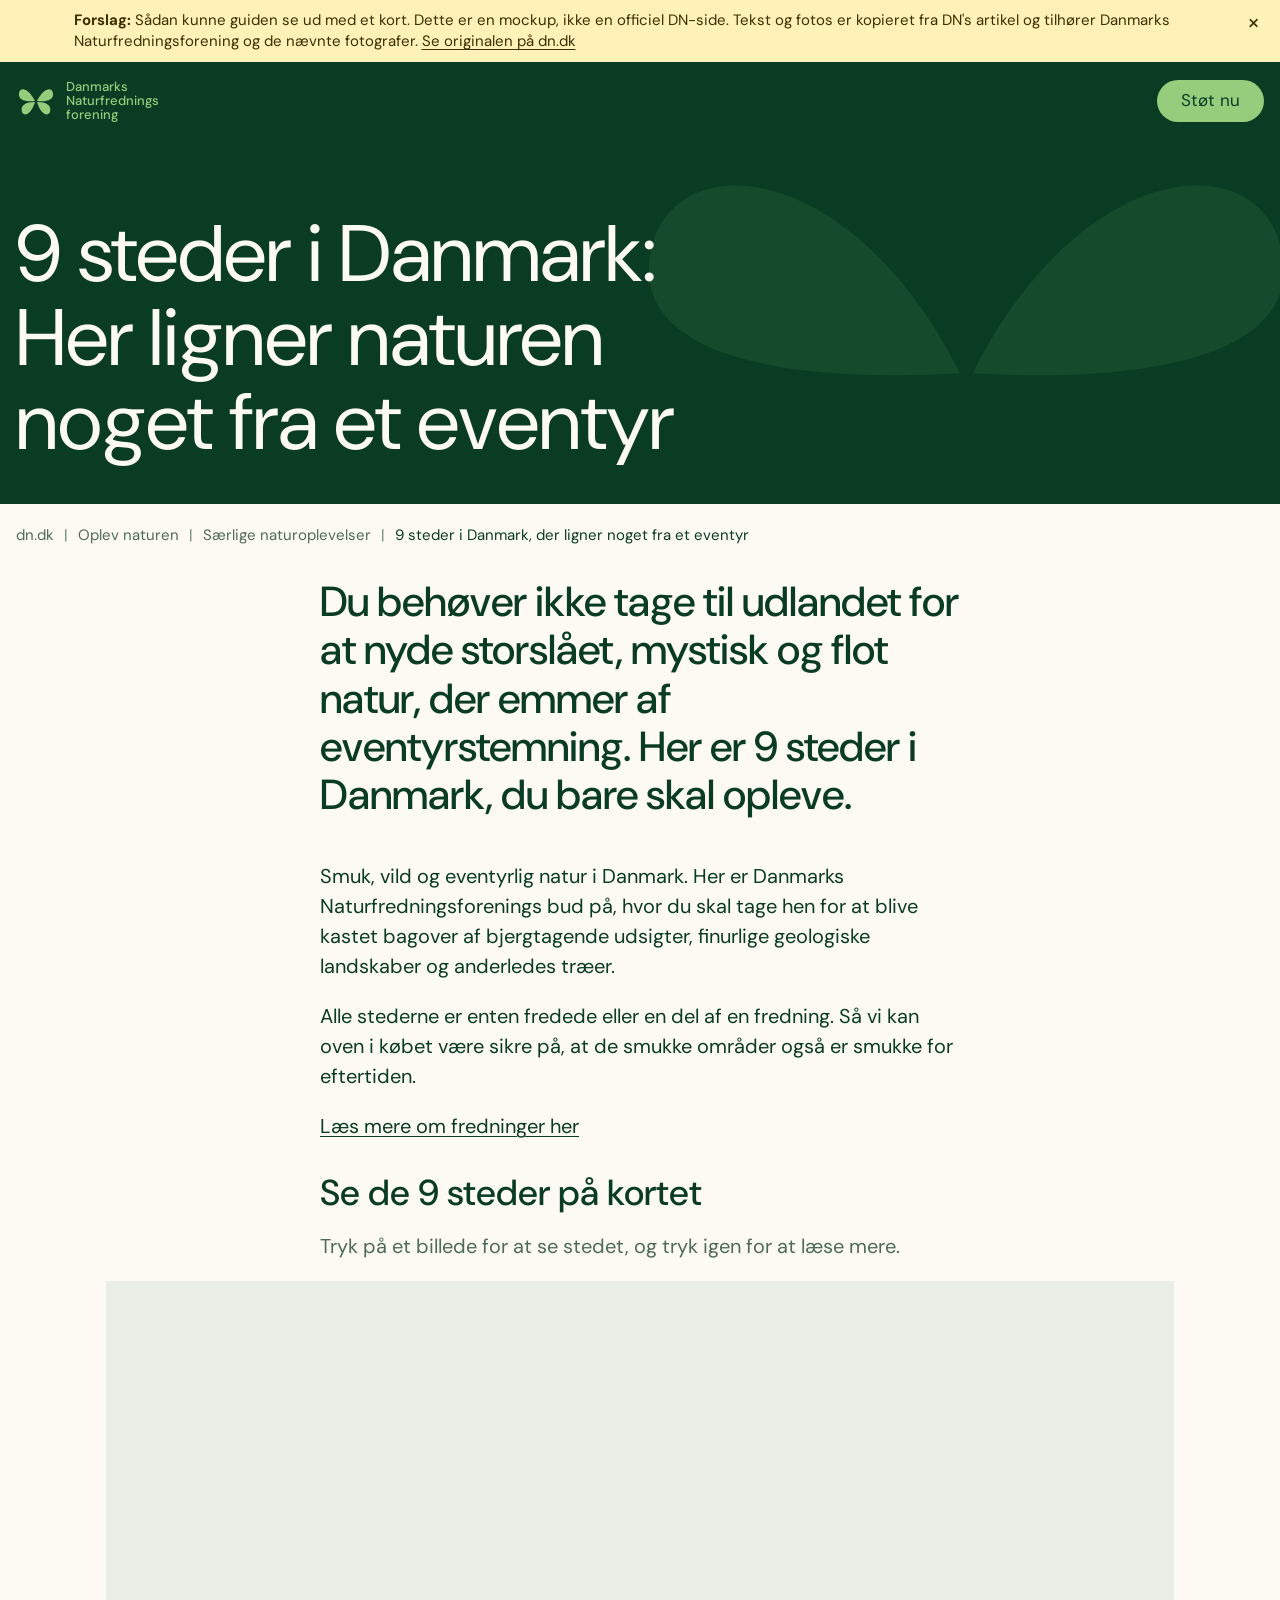
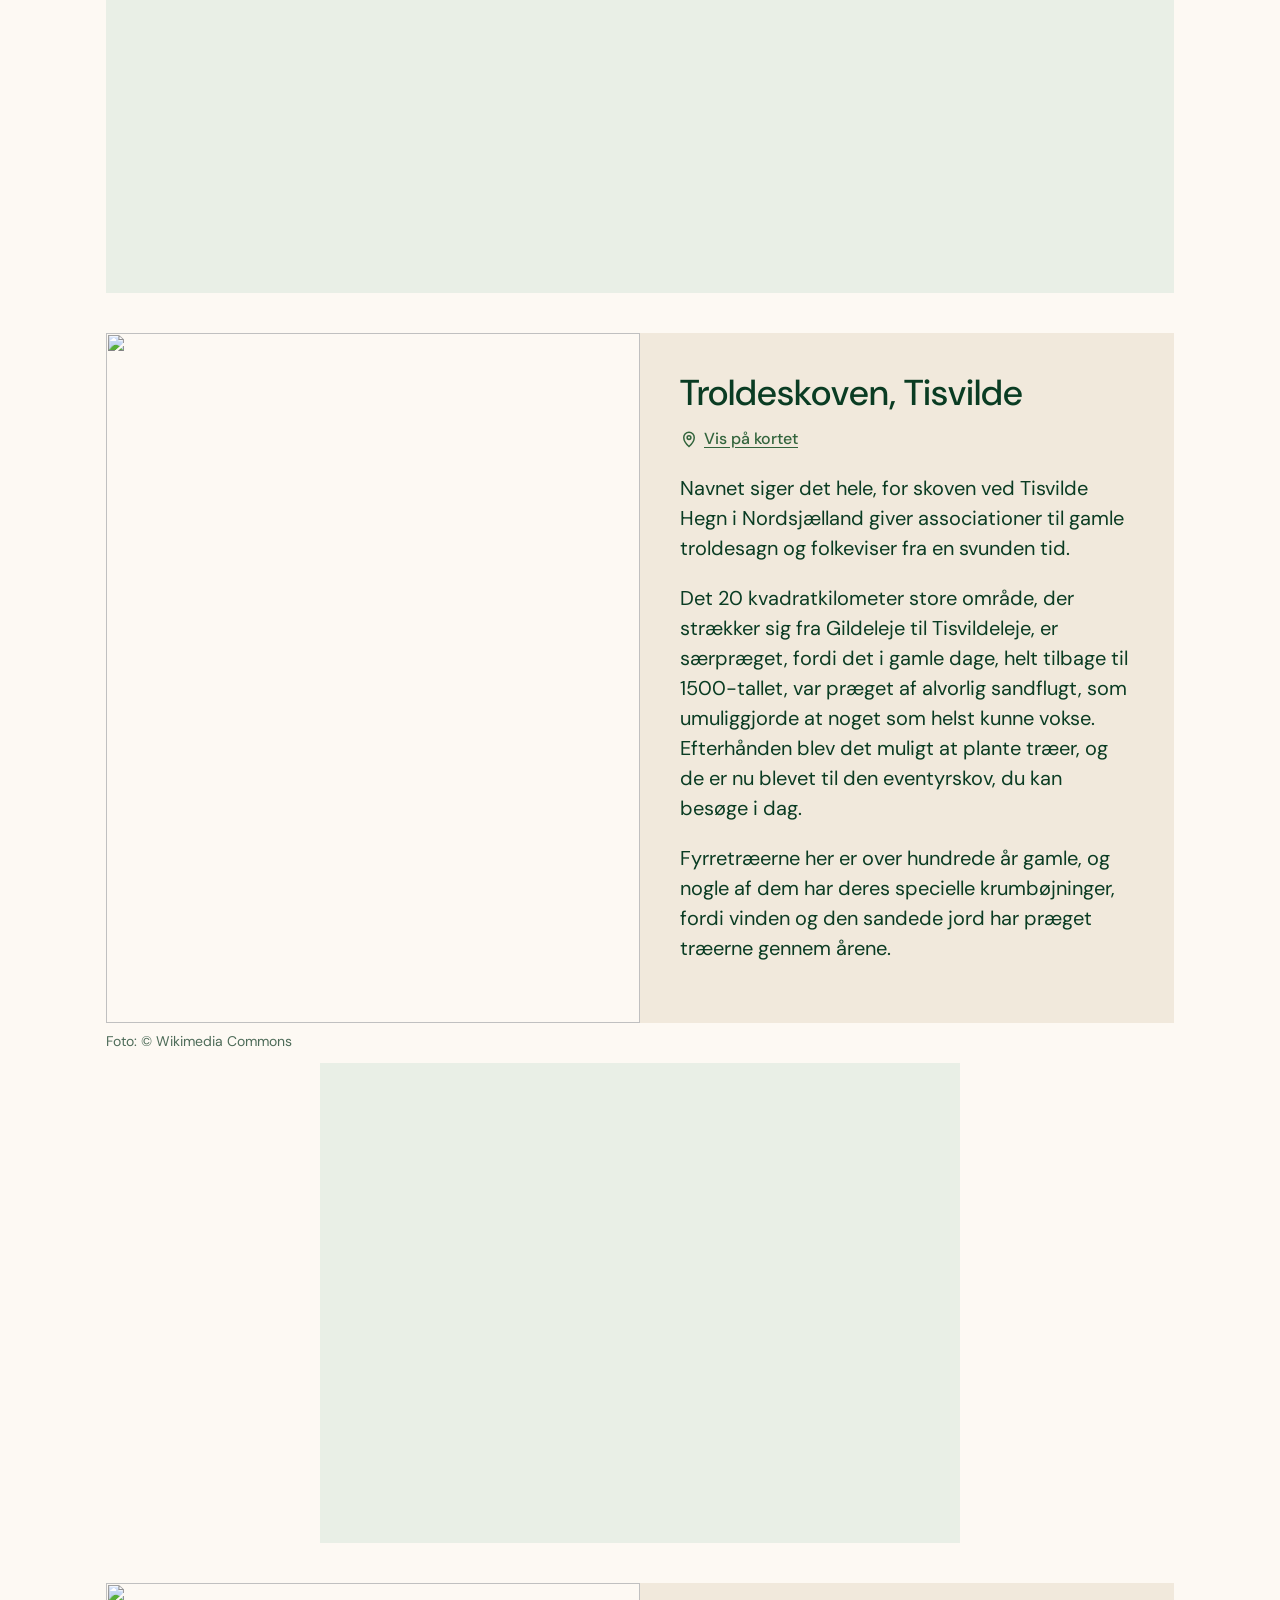
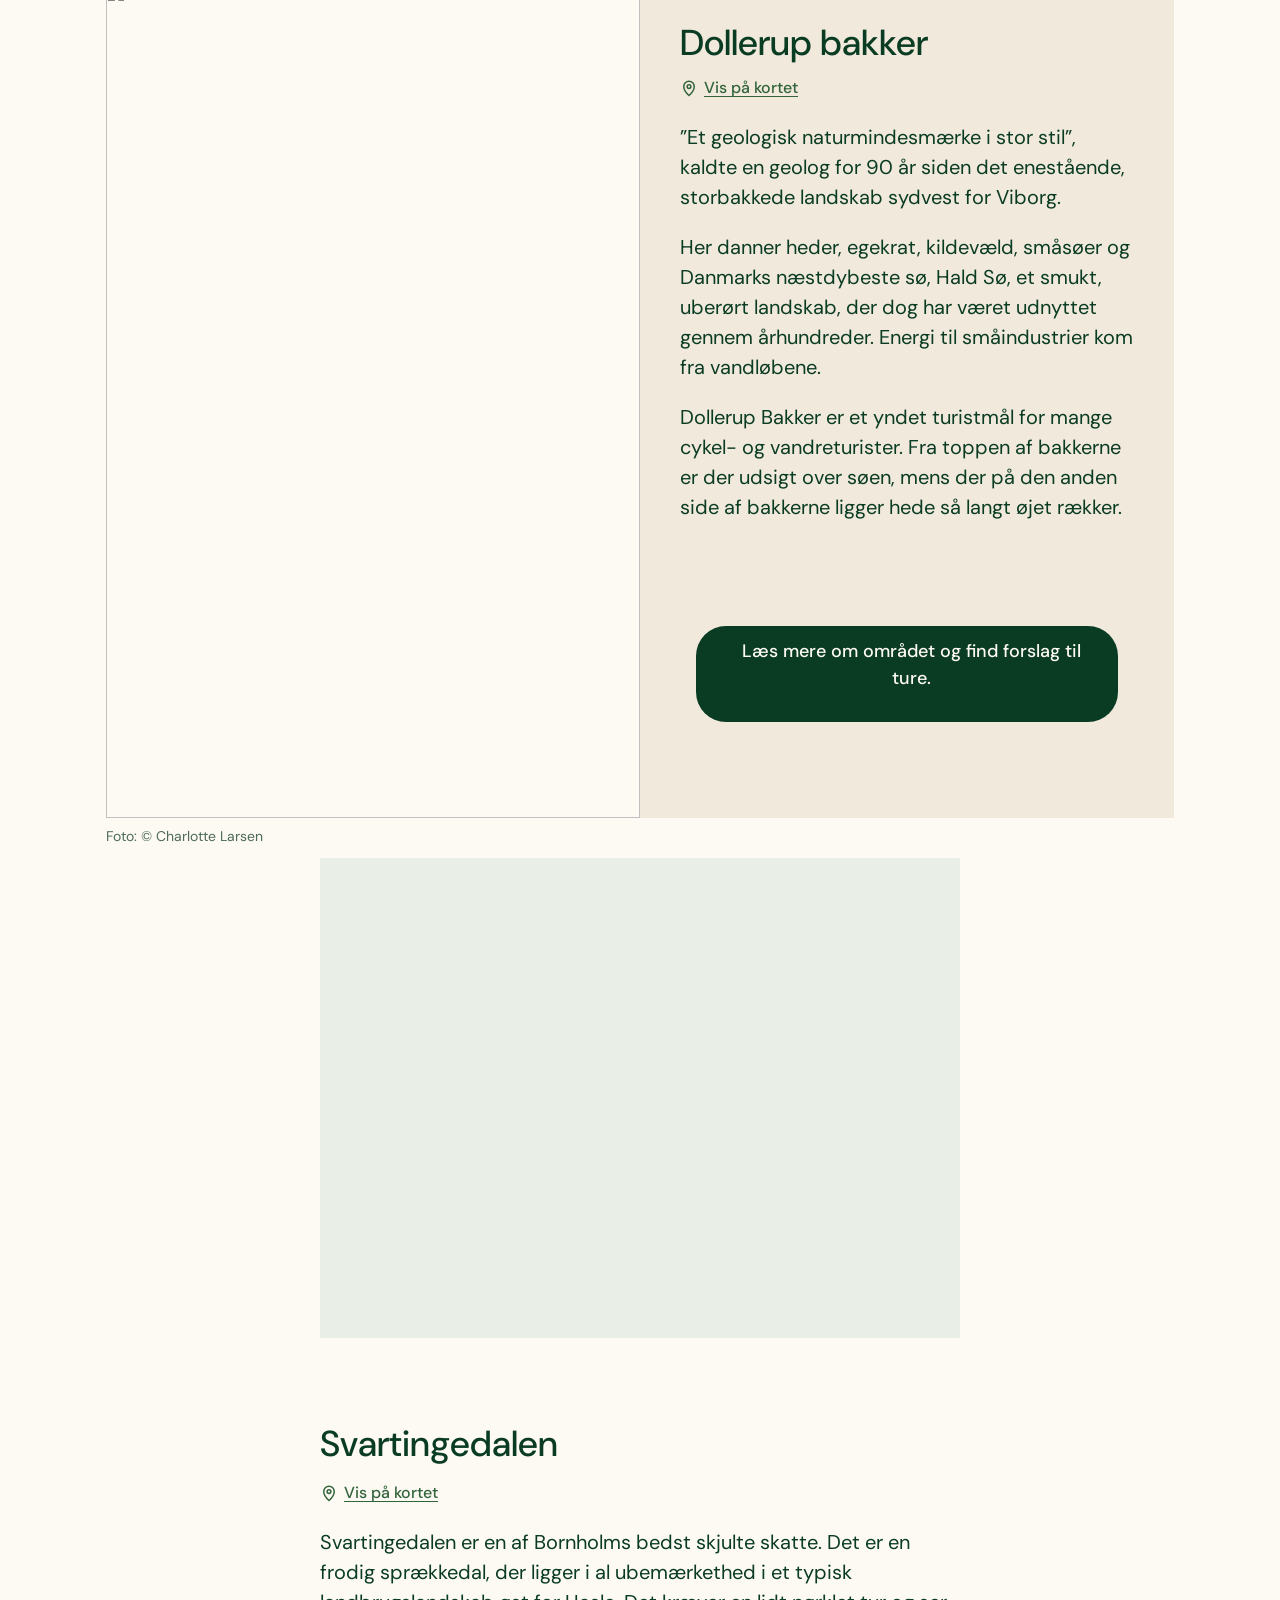
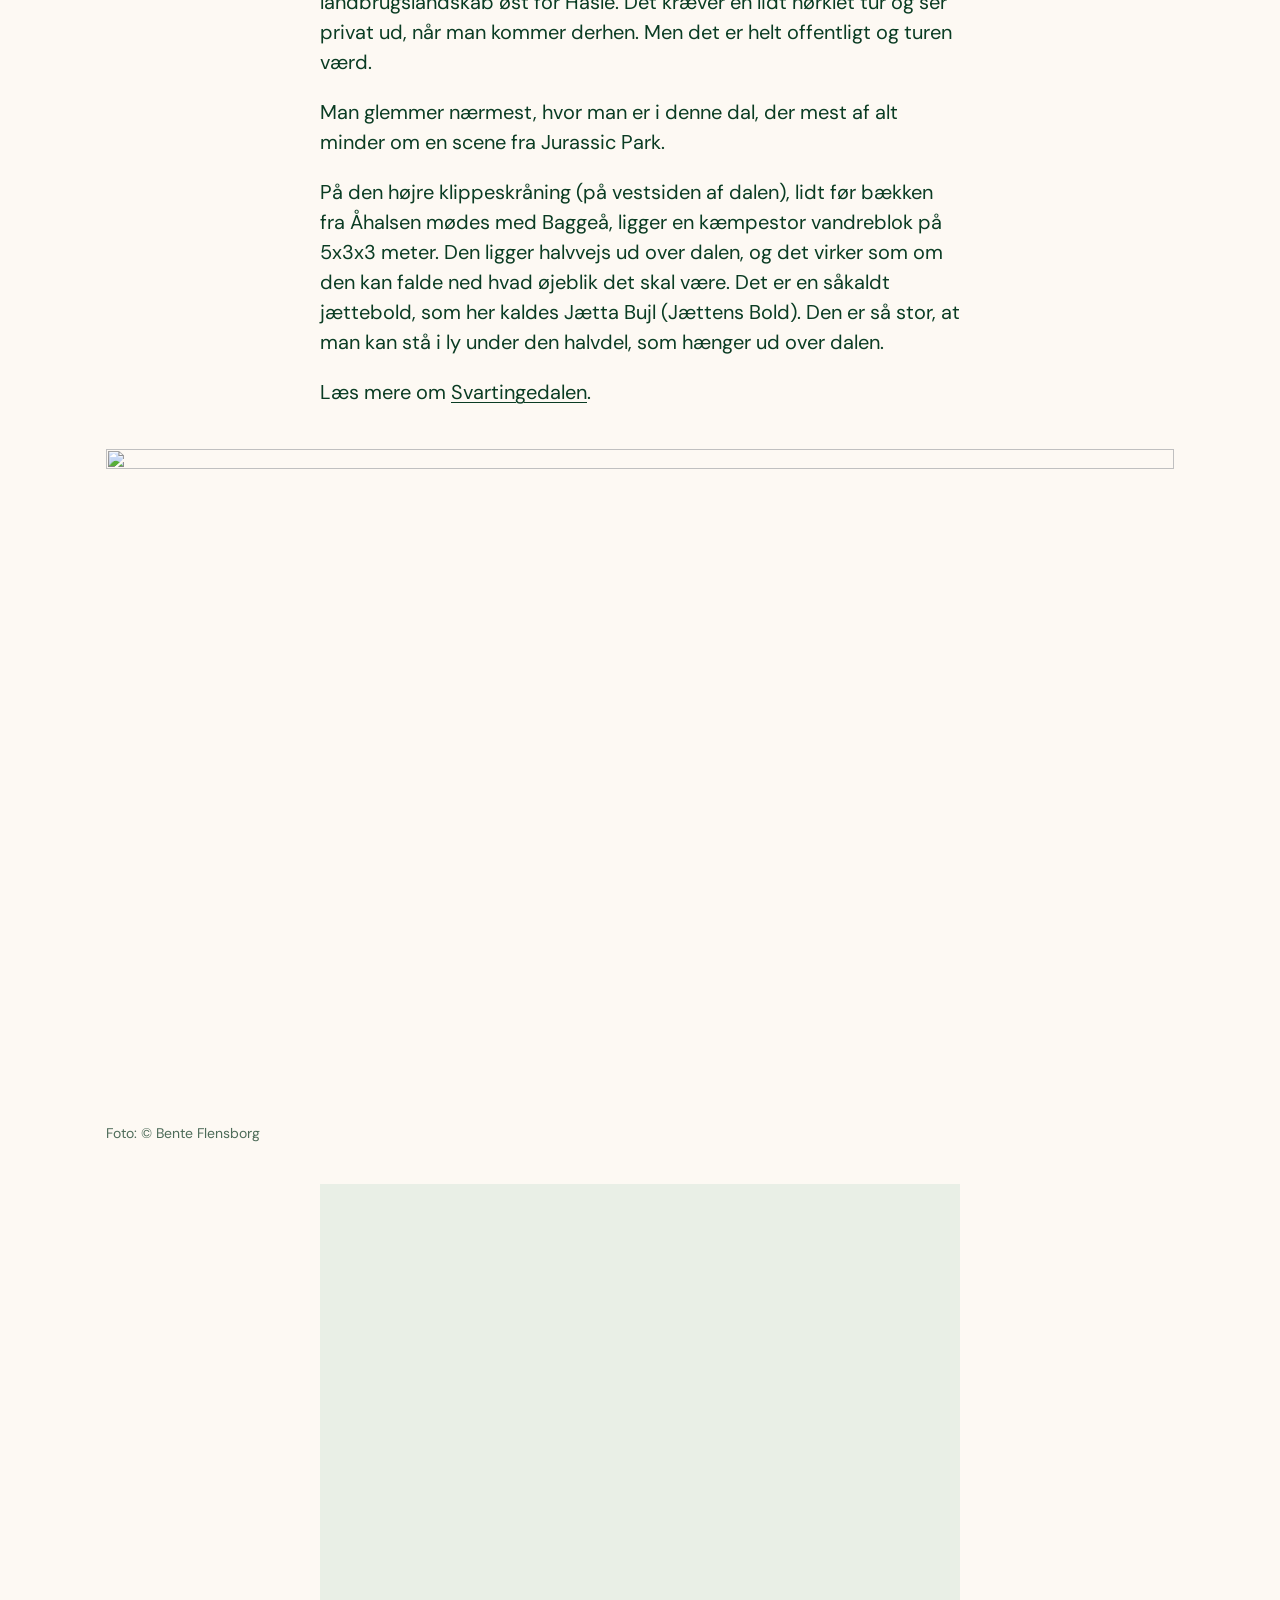
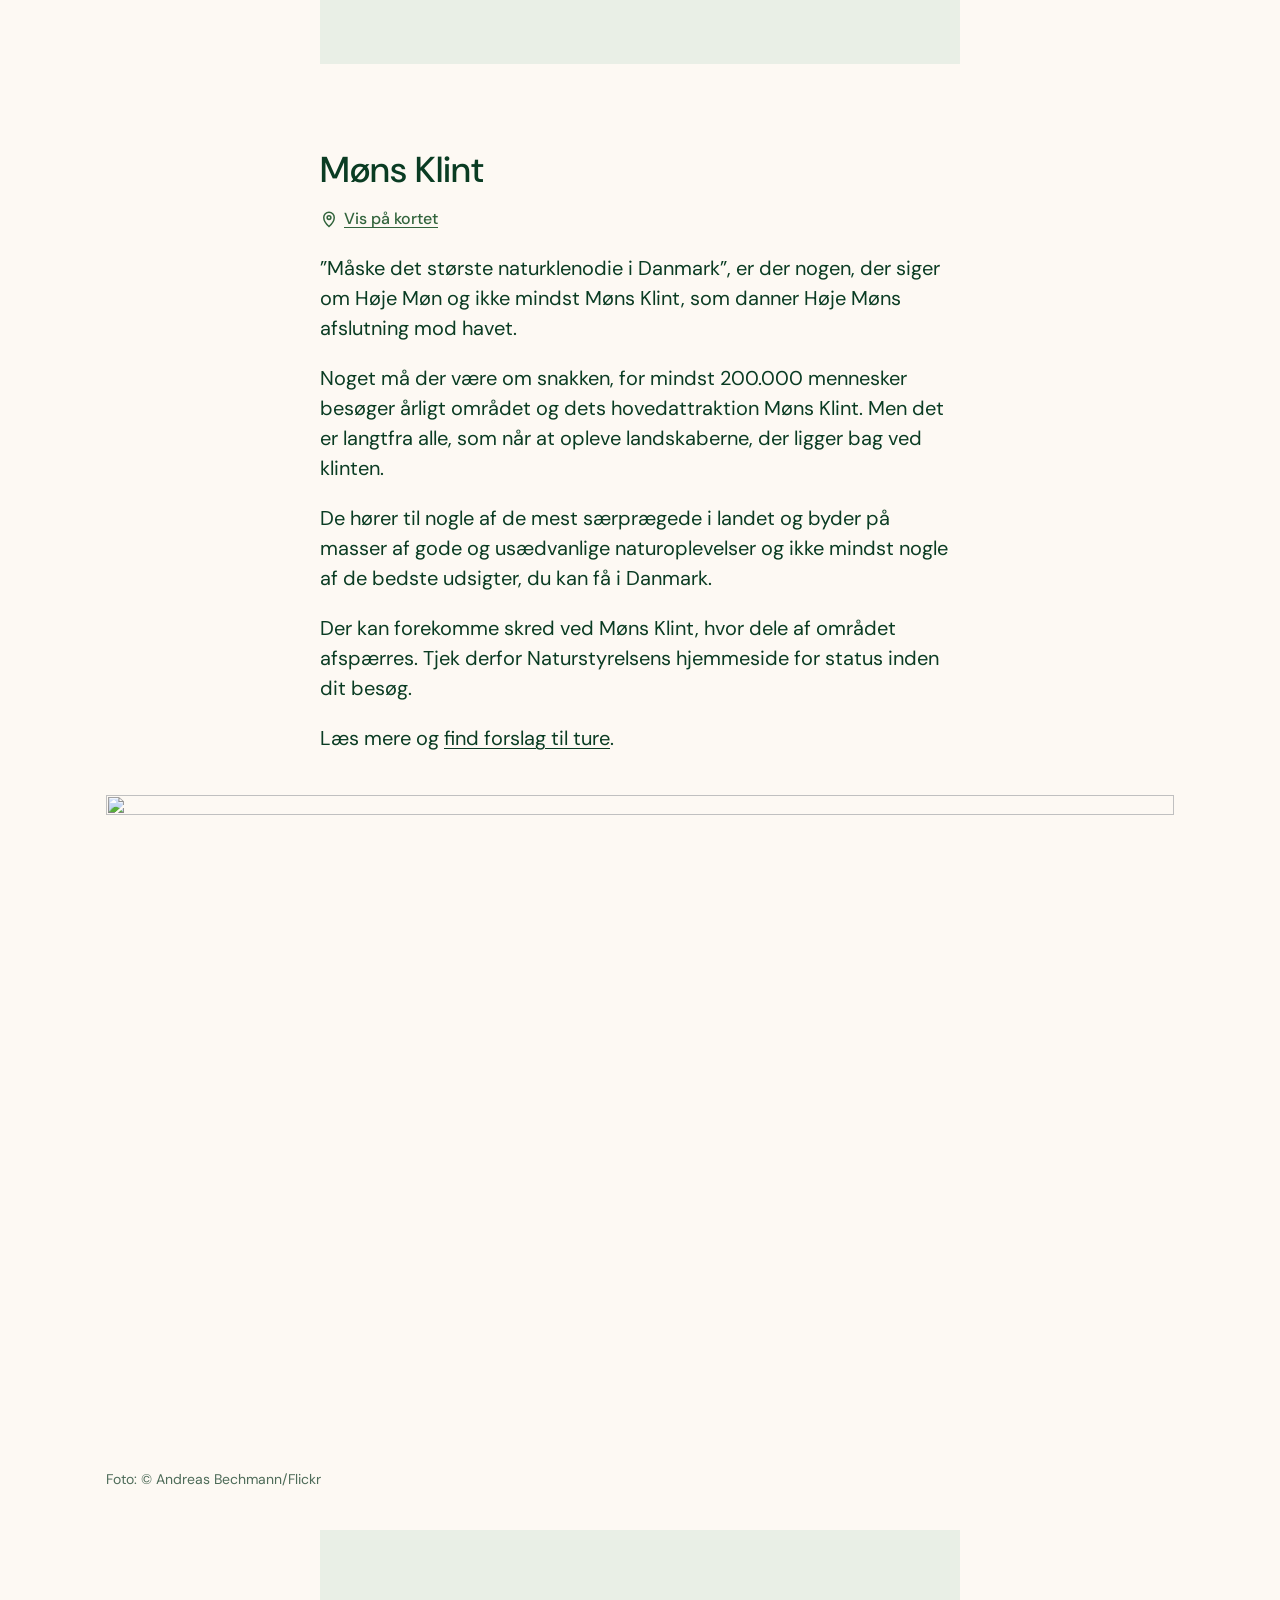
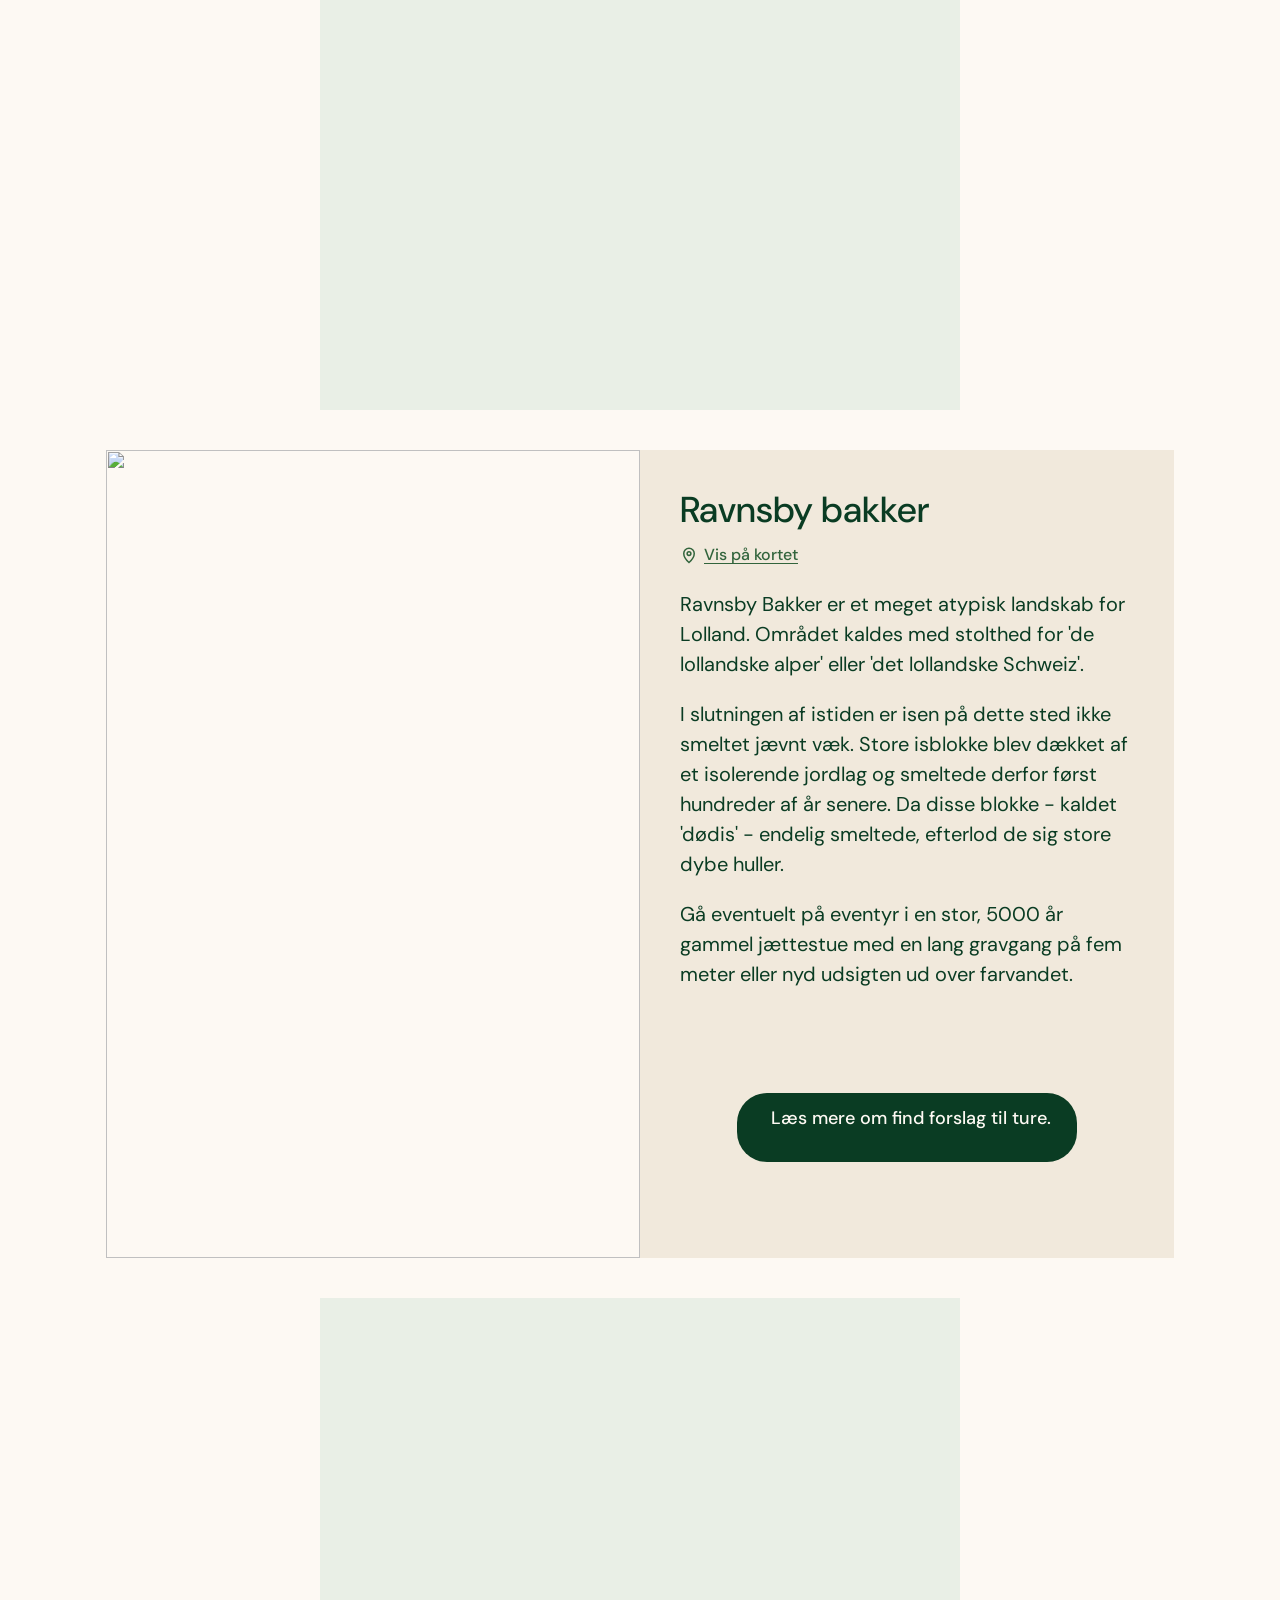
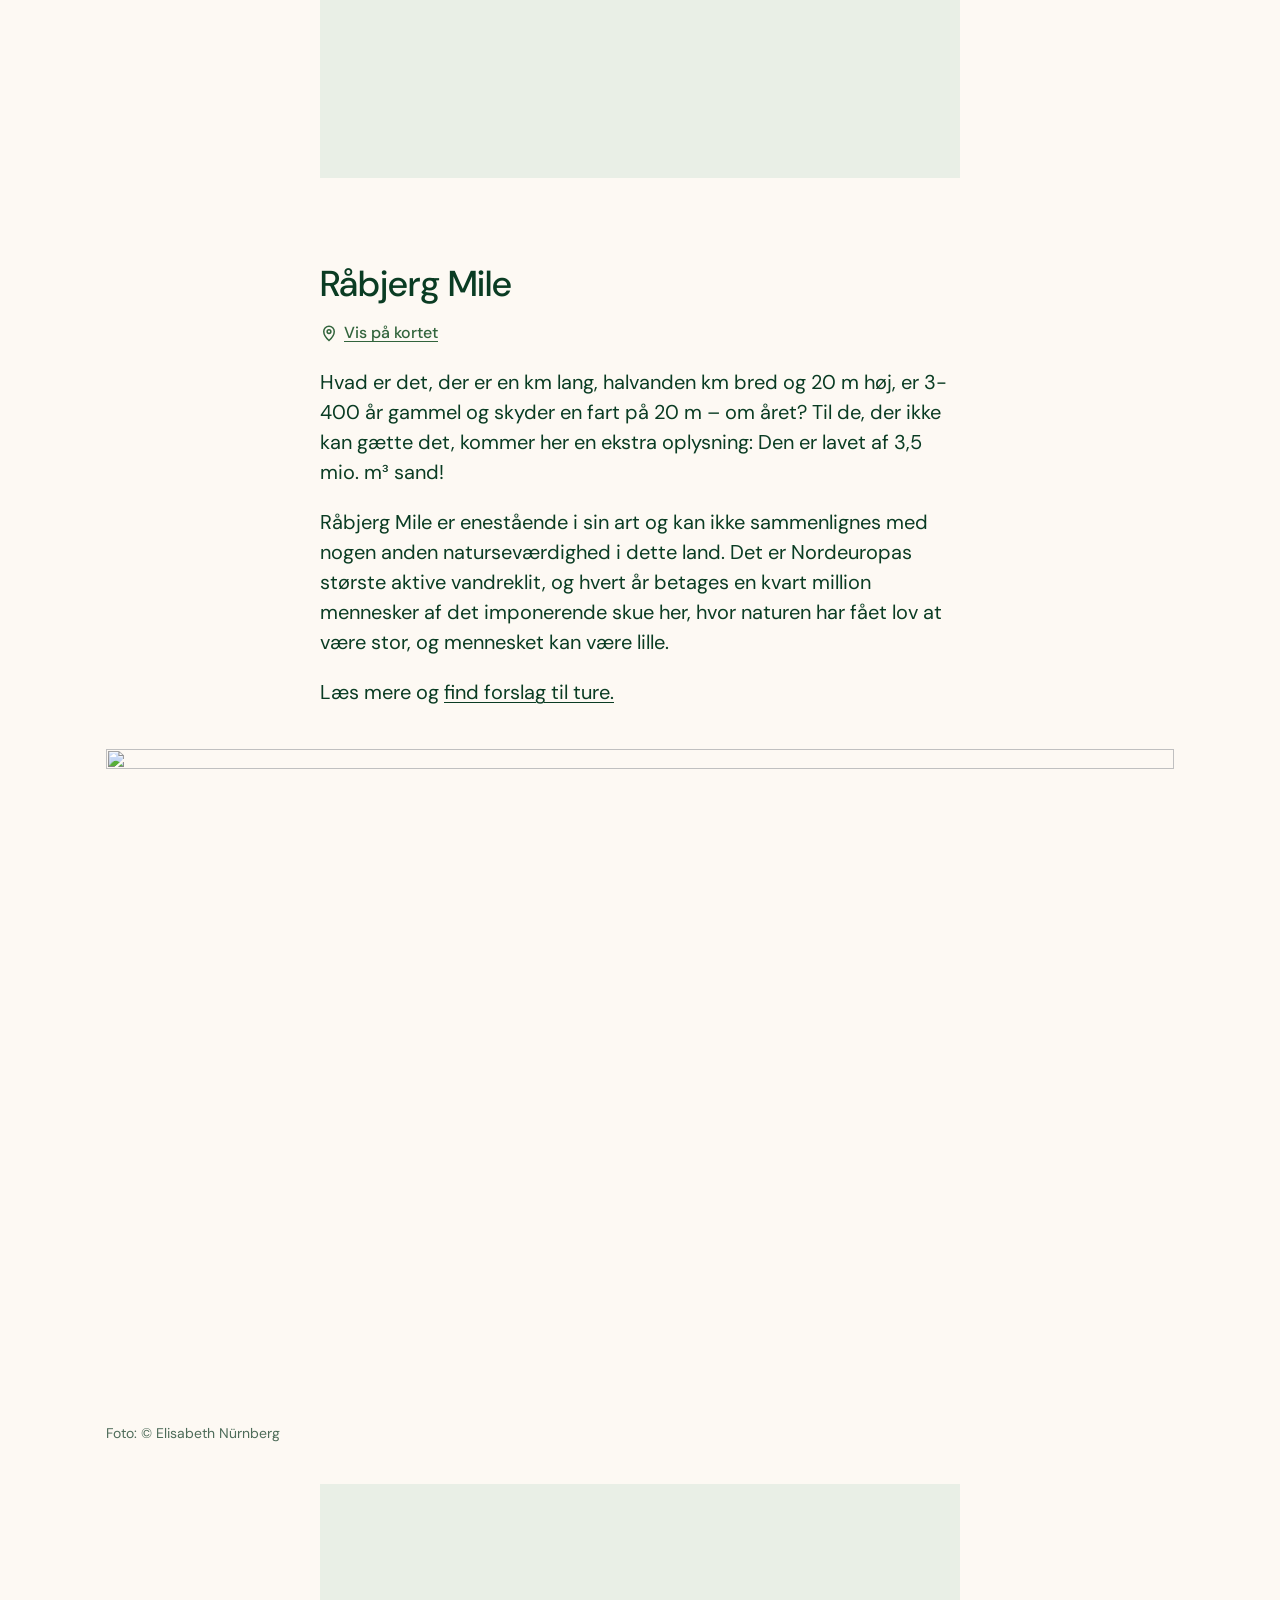
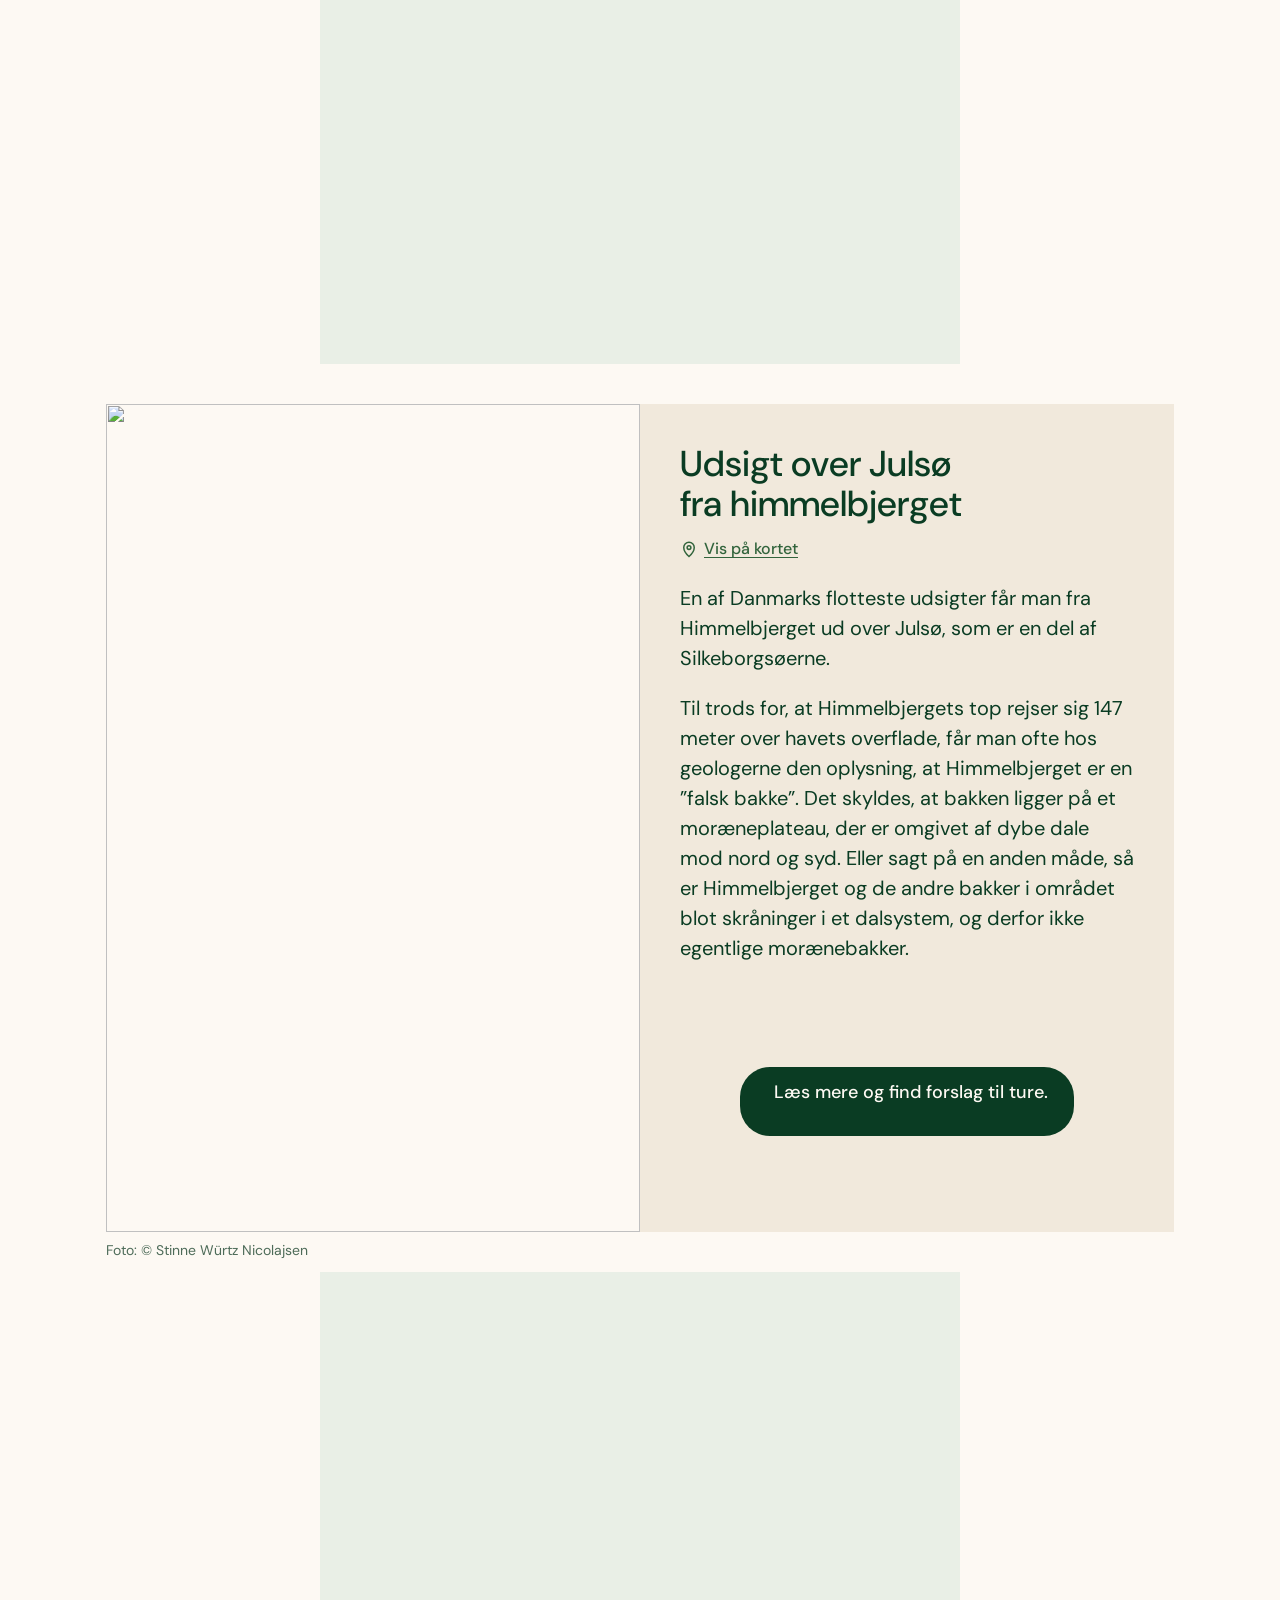
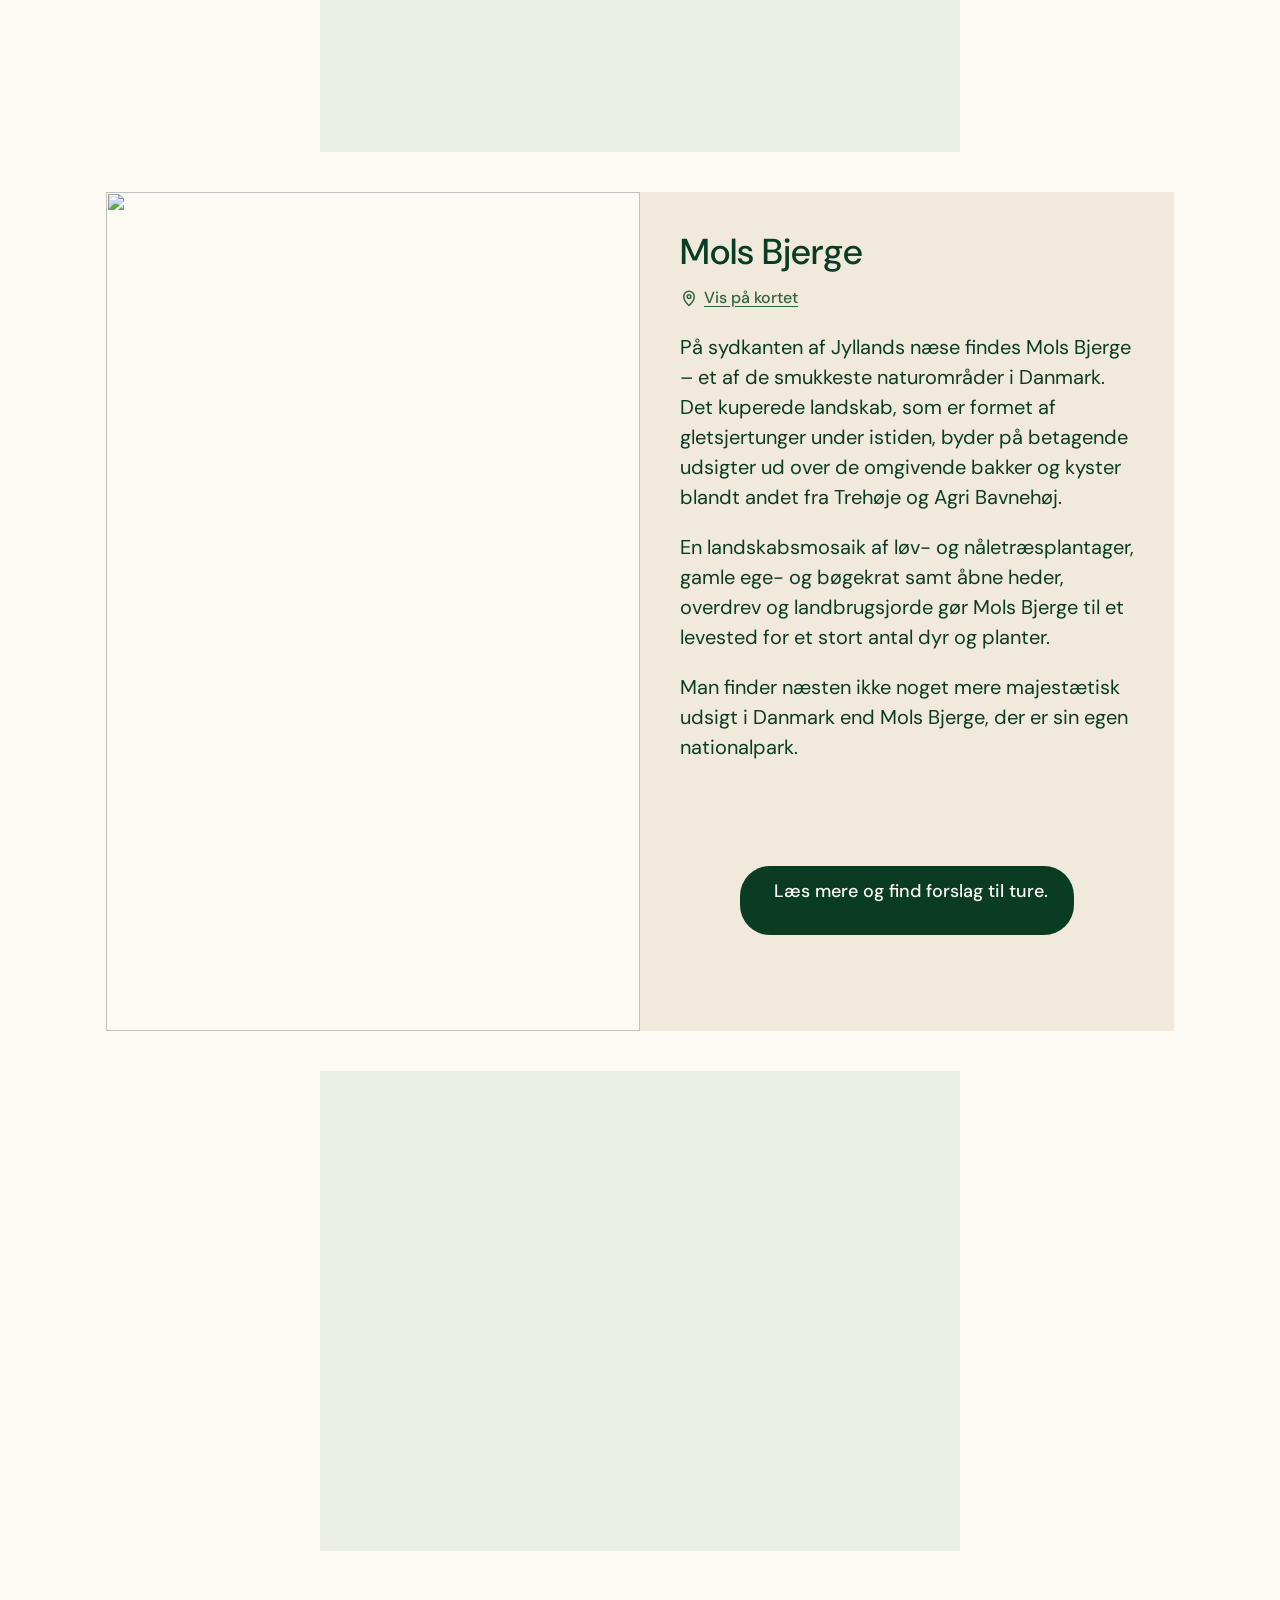
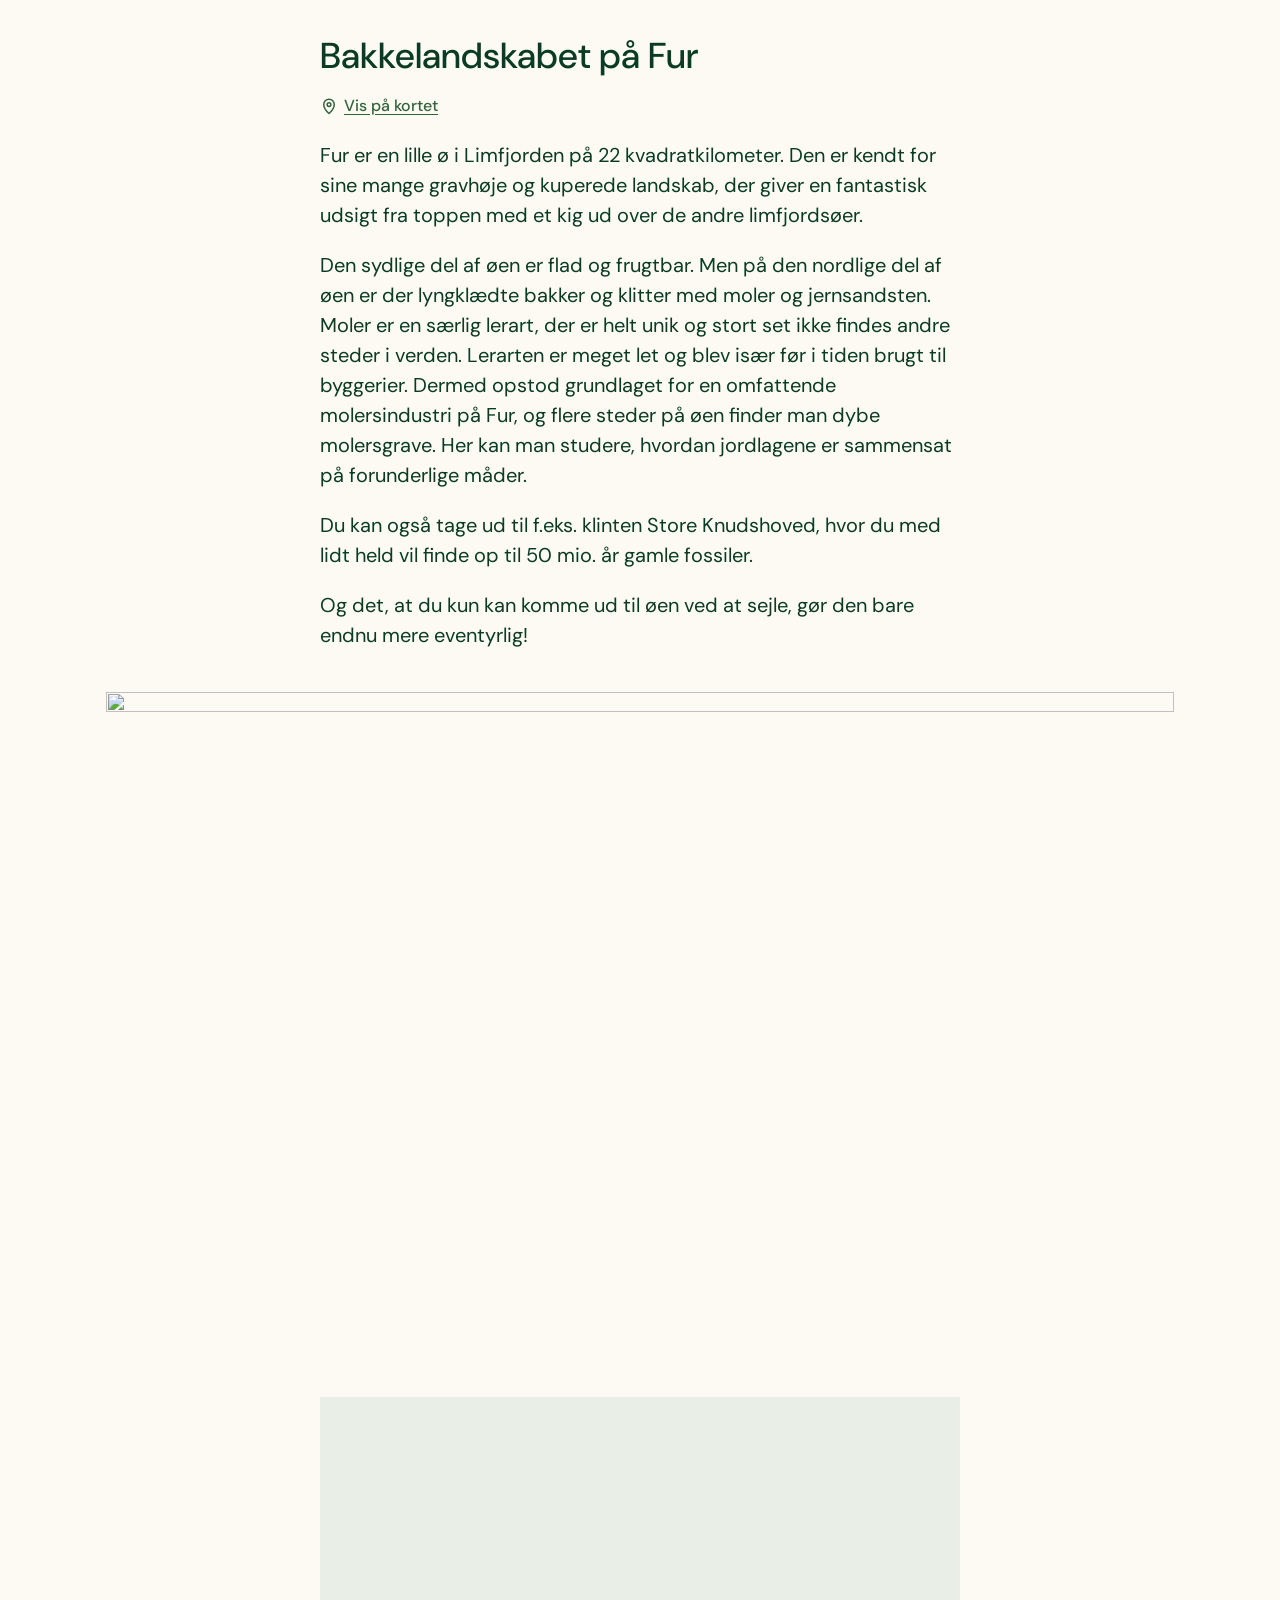
==== commit c45427de: "Clearer disclaimers: content belongs to DN; index links the original articles Co-Authored-By: Claude" ====
--- a/eventyr.html
+++ b/eventyr.html
@@ -9,12 +9,13 @@
 <link rel="preconnect" href="https://fonts.gstatic.com" crossorigin>
 <link rel="stylesheet" href="https://fonts.googleapis.com/css2?family=DM+Sans:opsz,wght@9..40,400;9..40,500;9..40,600&display=swap">
 <link rel="stylesheet" href="https://unpkg.com/maplibre-gl@5.24.0/dist/maplibre-gl.css">
-<link rel="stylesheet" href="assets/style.css?v=e89d2a83">
+<link rel="stylesheet" href="assets/style.css?v=1345361a">
 </head>
 
 <body class="page--overview">
 <div class="mock-banner" id="mock-banner">
   <p><strong>Forslag:</strong> Sådan kunne guiden se ud med et kort. Dette er en mockup, ikke en officiel DN-side.
+  Tekst og fotos er kopieret fra DN's artikel og tilhører Danmarks Naturfredningsforening og de nævnte fotografer.
   <a href="https://www.dn.dk/oplev-naturen/saerlige-naturoplevelser/9-steder-i-danmark-her-ligner-naturen-noget-fra-et-eventyr/">Se originalen på dn.dk</a></p>
   <button type="button" class="mock-banner__close" aria-label="Luk">×</button>
 </div>
@@ -93,6 +94,6 @@
 Kort: <a href="https://openfreemap.org">OpenFreeMap</a> © <a href="https://www.openmaptiles.org/">OpenMapTiles</a>, data © <a href="https://www.openstreetmap.org/copyright">OpenStreetMap-bidragydere</a>.</p></footer>
 <script src="https://unpkg.com/maplibre-gl@5.24.0/dist/maplibre-gl.js"></script>
 <script>window.PAGE = {"mode": "overview", "areas": "data/eventyr-omraader.geojson", "places": [{"id": "troldeskoven", "n": 1, "name": "Troldeskoven, Tisvilde", "heading": "Troldeskoven, Tisvilde", "lon": 12.0141, "lat": 56.0345, "img": "https://www.dn.dk/media/rllnncng/troldeskoven-feb-2009.jpg?width=1280&height=720&format=webp&quality=90&v=1dc5873b6cbdfd0", "bbox": null, "thumb": "https://www.dn.dk/media/rllnncng/troldeskoven-feb-2009.jpg?v=1dc5873b6cbdfd0&width=160&height=160&rmode=crop&format=webp", "card": "https://www.dn.dk/media/rllnncng/troldeskoven-feb-2009.jpg?v=1dc5873b6cbdfd0&width=560&format=webp&quality=85"}, {"id": "dollerup-bakker", "n": 2, "name": "Dollerup Bakker", "heading": "Dollerup bakker", "lon": 9.3105, "lat": 56.3712, "img": "https://www.dn.dk/media/oyiniula/dollerup1.jpeg?width=1280&height=720&format=webp&quality=90&v=1dc588a763331f0", "bbox": null, "thumb": "https://www.dn.dk/media/oyiniula/dollerup1.jpeg?v=1dc588a763331f0&width=160&height=160&rmode=crop&format=webp", "card": "https://www.dn.dk/media/oyiniula/dollerup1.jpeg?v=1dc588a763331f0&width=560&format=webp&quality=85"}, {"id": "svartingedalen", "n": 3, "name": "Svartingedalen", "heading": "Svartingedalen", "lon": 14.739, "lat": 55.1889, "img": "https://www.dn.dk/media/udxdkt1o/img_20171107_135502-1.jpg?cc=0,0.03222425988996594,0,0.03217186271941315&format=webp&quality=90&v=1dc588102373430", "bbox": null, "thumb": "https://www.dn.dk/media/udxdkt1o/img_20171107_135502-1.jpg?cc=0,0.03222425988996594,0,0.03217186271941315&v=1dc588102373430&width=160&height=160&rmode=crop&format=webp", "card": "https://www.dn.dk/media/udxdkt1o/img_20171107_135502-1.jpg?cc=0,0.03222425988996594,0,0.03217186271941315&v=1dc588102373430&width=560&format=webp&quality=85"}, {"id": "moens-klint", "n": 4, "name": "Møns Klint", "heading": "Møns Klint", "lon": 12.5415, "lat": 54.9841, "img": "https://www.dn.dk/media/1z3kjuki/mons_klint_4_andreas_bechmann.jpg?cc=0,0.06410819784190225,0,0.06405937210097164&format=webp&quality=90&v=1dc58825b97a590", "bbox": null, "thumb": "https://www.dn.dk/media/1z3kjuki/mons_klint_4_andreas_bechmann.jpg?cc=0,0.06410819784190225,0,0.06405937210097164&v=1dc58825b97a590&width=160&height=160&rmode=crop&format=webp", "card": "https://www.dn.dk/media/1z3kjuki/mons_klint_4_andreas_bechmann.jpg?cc=0,0.06410819784190225,0,0.06405937210097164&v=1dc58825b97a590&width=560&format=webp&quality=85"}, {"id": "ravnsby-bakker", "n": 5, "name": "Ravnsby Bakker", "heading": "Ravnsby bakker", "lon": 11.3546, "lat": 54.8966, "img": "https://www.dn.dk/media/slljrdzx/ravnsby-bakker-pa-lolland.jpg?width=1280&height=720&format=webp&quality=90&v=1dc5882be5e8310", "bbox": null, "thumb": "https://www.dn.dk/media/slljrdzx/ravnsby-bakker-pa-lolland.jpg?v=1dc5882be5e8310&width=160&height=160&rmode=crop&format=webp", "card": "https://www.dn.dk/media/slljrdzx/ravnsby-bakker-pa-lolland.jpg?v=1dc5882be5e8310&width=560&format=webp&quality=85"}, {"id": "raabjerg-mile", "n": 6, "name": "Råbjerg Mile", "heading": "Råbjerg Mile", "lon": 10.4037, "lat": 57.6482, "img": "https://www.dn.dk/media/wp5bhtrn/rabjerg-mile.jpg?cc=0,0.031266407644649795,0,0.03121390318177045&format=webp&quality=90&v=1dc5882fd78fdf0", "bbox": null, "thumb": "https://www.dn.dk/media/wp5bhtrn/rabjerg-mile.jpg?cc=0,0.031266407644649795,0,0.03121390318177045&v=1dc5882fd78fdf0&width=160&height=160&rmode=crop&format=webp", "card": "https://www.dn.dk/media/wp5bhtrn/rabjerg-mile.jpg?cc=0,0.031266407644649795,0,0.03121390318177045&v=1dc5882fd78fdf0&width=560&format=webp&quality=85"}, {"id": "himmelbjerget", "n": 7, "name": "Himmelbjerget", "heading": "Udsigt over Julsø fra himmelbjerget", "lon": 9.6782, "lat": 56.1042, "img": "https://www.dn.dk/media/b5mkptlu/29634774_10156252983401484_2101124670_o.jpg?width=1280&height=720&format=webp&quality=90&v=1dc58833badacb0", "bbox": null, "thumb": "https://www.dn.dk/media/b5mkptlu/29634774_10156252983401484_2101124670_o.jpg?v=1dc58833badacb0&width=160&height=160&rmode=crop&format=webp", "card": "https://www.dn.dk/media/b5mkptlu/29634774_10156252983401484_2101124670_o.jpg?v=1dc58833badacb0&width=560&format=webp&quality=85"}, {"id": "mols-bjerge", "n": 8, "name": "Mols Bjerge", "heading": "Mols Bjerge", "lon": 10.4955, "lat": 56.298, "img": "https://www.dn.dk/media/mxuh4f2c/molsbjerge.jpg?width=1280&height=720&format=webp&quality=90&v=1dc58835d71c750", "bbox": null, "thumb": "https://www.dn.dk/media/mxuh4f2c/molsbjerge.jpg?v=1dc58835d71c750&width=160&height=160&rmode=crop&format=webp", "card": "https://www.dn.dk/media/mxuh4f2c/molsbjerge.jpg?v=1dc58835d71c750&width=560&format=webp&quality=85"}, {"id": "fur", "n": 9, "name": "Fur", "heading": "Bakkelandskabet på Fur", "lon": 8.947, "lat": 56.8213, "img": "https://www.dn.dk/media/zqtg0mxj/img_4669-1.jpg?cc=0,0,0,0&format=webp&quality=90&v=1dc5883a9fafab0", "bbox": null, "thumb": "https://www.dn.dk/media/zqtg0mxj/img_4669-1.jpg?cc=0,0,0,0&v=1dc5883a9fafab0&width=160&height=160&rmode=crop&format=webp", "card": "https://www.dn.dk/media/zqtg0mxj/img_4669-1.jpg?cc=0,0,0,0&v=1dc5883a9fafab0&width=560&format=webp&quality=85"}], "kindWord": "sted"};</script>
-<script src="assets/app.js?v=e89d2a83"></script>
+<script src="assets/app.js?v=1345361a"></script>
 </body>
 </html>
